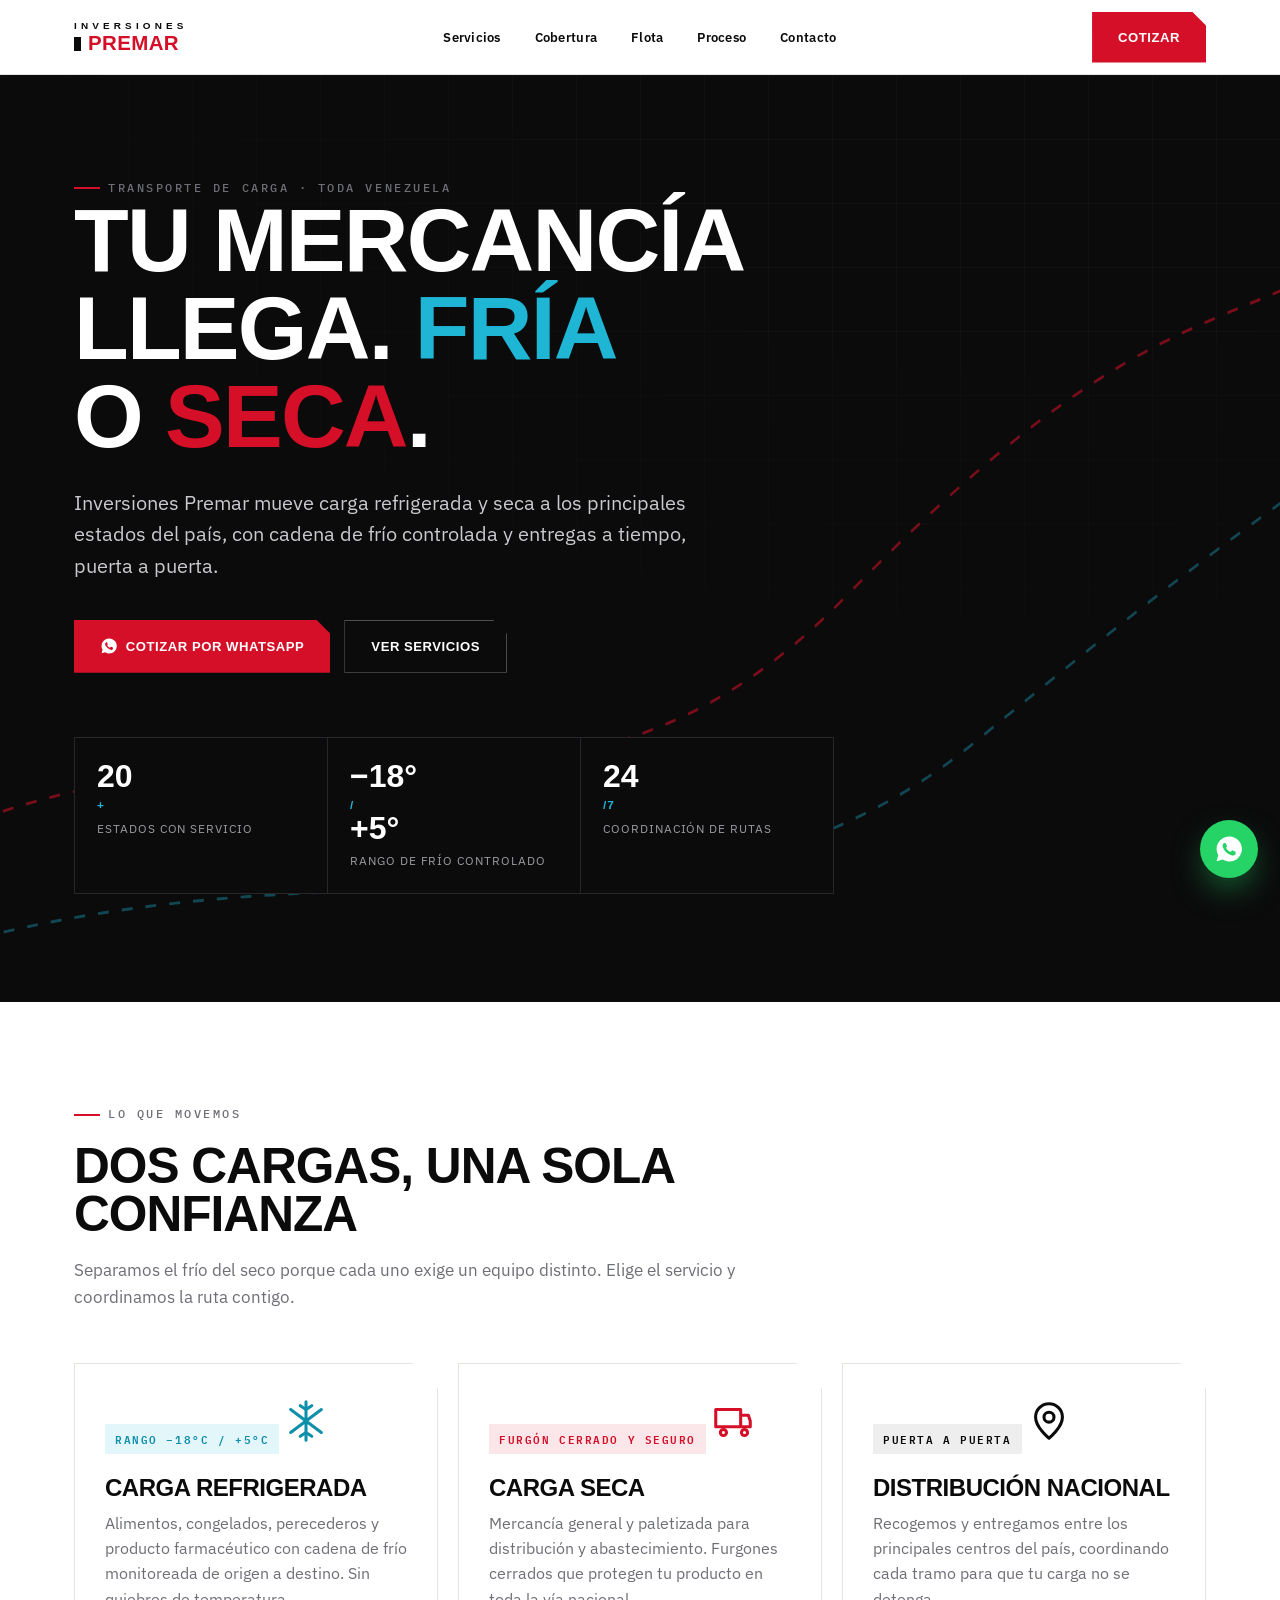
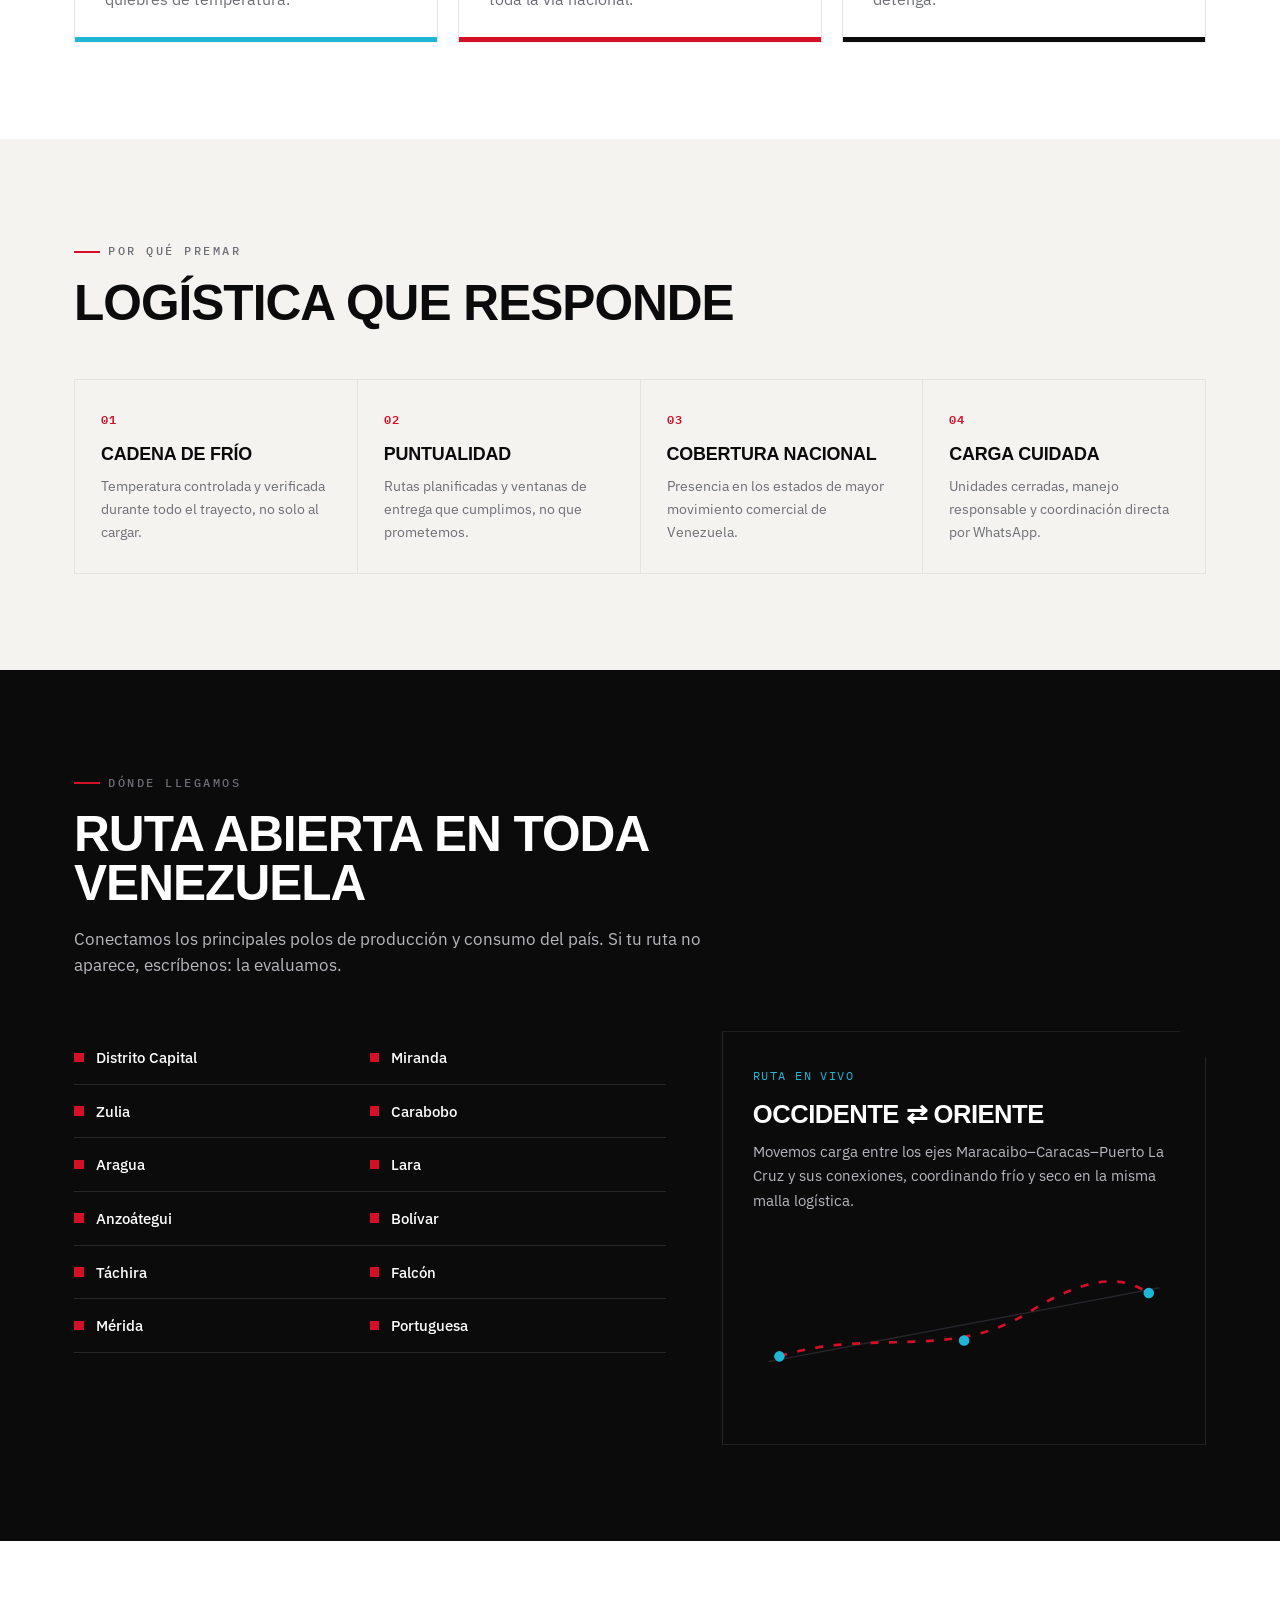
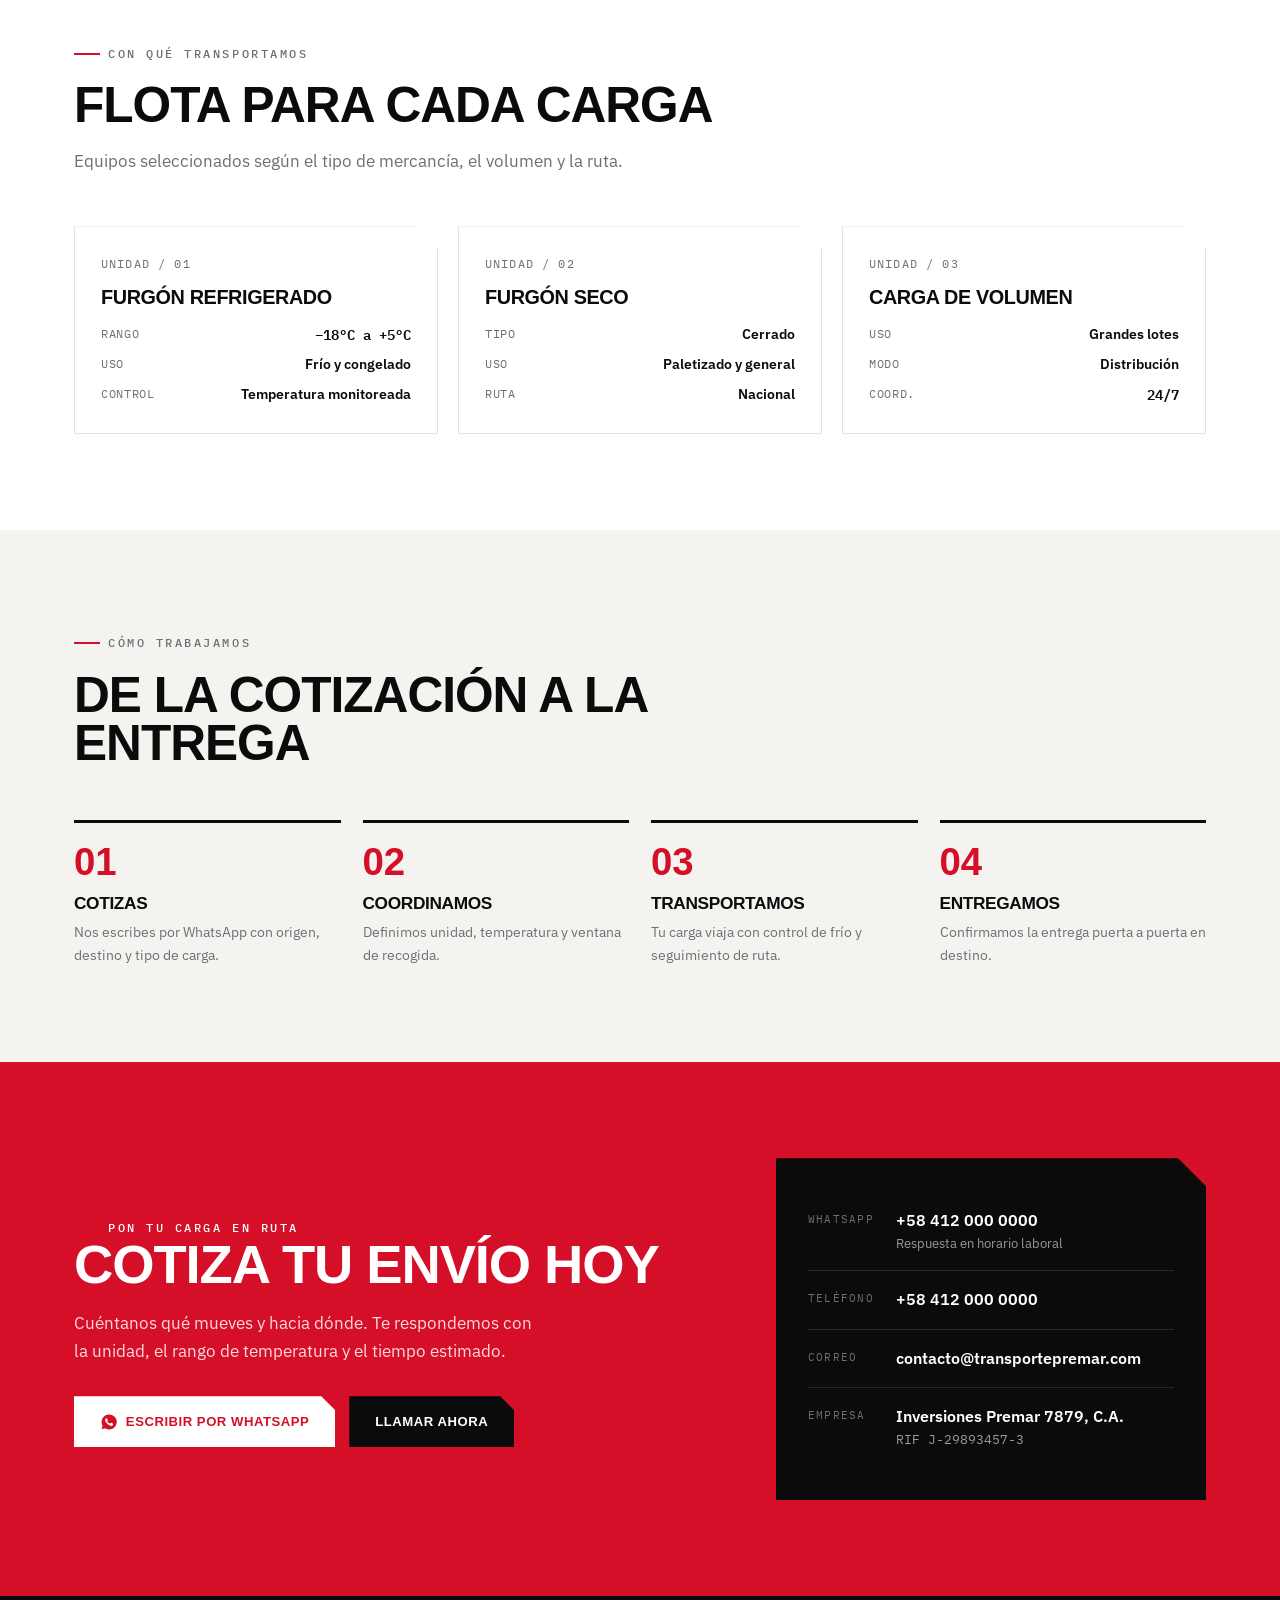
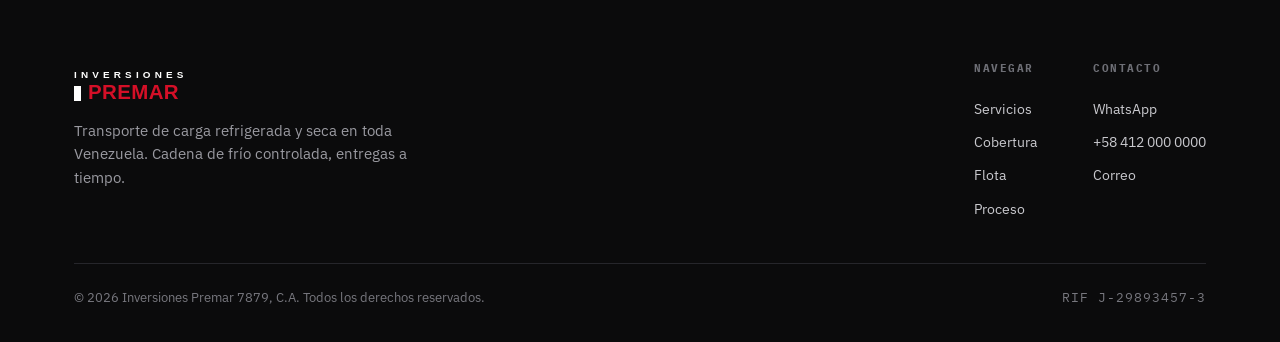
==== sites/transporte-premar/index.html @ 18c04179 "Add Transporte Premar landing page Single-file responsive landing for Inversiones Premar 7879, C.A. " ====
<!doctype html>
<html lang="es-VE">
<head>
<meta charset="utf-8" />
<meta name="viewport" content="width=device-width, initial-scale=1" />
<title>Transporte Premar · Carga refrigerada y seca en toda Venezuela</title>
<meta name="description" content="Inversiones Premar 7879, C.A. — transporte de carga refrigerada y seca a los principales estados de Venezuela. Cadena de frío controlada y entregas a tiempo." />
<link rel="preconnect" href="https://fonts.googleapis.com" />
<link rel="preconnect" href="https://fonts.gstatic.com" crossorigin />
<link href="https://fonts.googleapis.com/css2?family=Archivo+Expanded:wght@600;700;800;900&family=IBM+Plex+Mono:wght@400;500;600&family=IBM+Plex+Sans:wght@400;500;600;700&display=swap" rel="stylesheet" />
<style>
  :root{
    --ink:#0B0B0C;
    --ink-2:#141417;
    --paper:#FFFFFF;
    --bone:#F4F3F0;
    --red:#D40F27;
    --red-deep:#A80A1E;
    --cold:#1FB6D6;
    --cold-deep:#0E8FAB;
    --steel:#6E6F76;
    --line:#E4E3DE;
    --line-dark:#26262B;
    --notch:20px;
  }

  *{box-sizing:border-box;margin:0;padding:0}
  html{scroll-behavior:smooth}
  body{
    font-family:'IBM Plex Sans',system-ui,-apple-system,sans-serif;
    color:var(--ink);
    background:var(--paper);
    line-height:1.6;
    -webkit-font-smoothing:antialiased;
    overflow-x:hidden;
  }
  a{color:inherit;text-decoration:none}
  img{max-width:100%;display:block}
  h1,h2,h3{font-family:'Archivo Expanded','Archivo',sans-serif;line-height:0.98;letter-spacing:-0.02em}

  .wrap{width:100%;max-width:1180px;margin:0 auto;padding:0 24px}
  .mono{font-family:'IBM Plex Mono',monospace;font-variant-numeric:tabular-nums}

  /* ---------- signature: notch / chamfer ---------- */
  .notch-tr{clip-path:polygon(0 0, calc(100% - var(--notch)) 0, 100% var(--notch), 100% 100%, 0 100%)}
  .notch-bl{clip-path:polygon(0 0, 100% 0, 100% 100%, var(--notch) 100%, 0 calc(100% - var(--notch)))}
  .chip{display:inline-block;width:0.62em;height:0.62em;background:var(--red);flex:none}

  /* ---------- eyebrow ---------- */
  .eyebrow{
    font-family:'IBM Plex Mono',monospace;
    font-size:.72rem;letter-spacing:.22em;text-transform:uppercase;
    color:var(--steel);display:inline-flex;align-items:center;gap:.7em;font-weight:500;
  }
  .eyebrow::before{content:"";width:26px;height:2px;background:var(--red)}

  /* ---------- logo lockup ---------- */
  .logo{display:inline-flex;flex-direction:column;line-height:1;gap:2px}
  .logo .l1{font-family:'Archivo Expanded',sans-serif;font-weight:700;font-size:.62rem;letter-spacing:.42em;color:var(--ink)}
  .logo.on-dark .l1{color:#fff}
  .logo .l2{font-family:'Archivo Expanded',sans-serif;font-weight:900;font-size:1.28rem;letter-spacing:.02em;color:var(--red);display:inline-flex;align-items:center;gap:.34em}
  .logo .l2::before{content:"";width:.34em;height:.72em;background:var(--ink);transform:translateY(1px)}
  .logo.on-dark .l2::before{background:#fff}

  /* ---------- buttons ---------- */
  .btn{
    display:inline-flex;align-items:center;gap:.6em;
    font-family:'Archivo Expanded',sans-serif;font-weight:700;
    font-size:.82rem;letter-spacing:.04em;text-transform:uppercase;
    padding:15px 26px;cursor:pointer;border:0;
    transition:transform .18s ease, background .18s ease, color .18s ease;
    --notch:14px;
  }
  .btn svg{width:18px;height:18px}
  .btn-red{background:var(--red);color:#fff}
  .btn-red:hover{background:var(--red-deep);transform:translateY(-2px)}
  .btn-ghost{background:transparent;color:#fff;border:1.5px solid rgba(255,255,255,.28)}
  .btn-ghost:hover{border-color:#fff;transform:translateY(-2px)}
  .btn-dark{background:var(--ink);color:#fff}
  .btn-dark:hover{background:var(--ink-2);transform:translateY(-2px)}

  /* ---------- header ---------- */
  header{position:sticky;top:0;z-index:50;background:rgba(255,255,255,.86);backdrop-filter:blur(10px);border-bottom:1px solid var(--line)}
  .nav{display:flex;align-items:center;justify-content:space-between;height:74px}
  .nav-links{display:flex;align-items:center;gap:34px}
  .nav-links a{font-size:.82rem;font-weight:600;letter-spacing:.02em;color:var(--ink);position:relative}
  .nav-links a::after{content:"";position:absolute;left:0;bottom:-6px;width:0;height:2px;background:var(--red);transition:width .2s ease}
  .nav-links a:hover::after{width:100%}
  .nav-cta{display:flex;align-items:center;gap:16px}
  .menu-btn{display:none;background:none;border:0;cursor:pointer;flex-direction:column;gap:5px;padding:6px}
  .menu-btn span{width:24px;height:2px;background:var(--ink);display:block;transition:.2s}

  /* ---------- hero ---------- */
  .hero{position:relative;background:var(--ink);color:#fff;overflow:hidden}
  .hero-grid{
    position:absolute;inset:0;opacity:.5;
    background-image:linear-gradient(rgba(255,255,255,.045) 1px,transparent 1px),linear-gradient(90deg,rgba(255,255,255,.045) 1px,transparent 1px);
    background-size:64px 64px;mask-image:radial-gradient(120% 100% at 78% 0%,#000 30%,transparent 78%);
  }
  .route-svg{position:absolute;inset:0;width:100%;height:100%;pointer-events:none}
  .route-svg path{stroke-dasharray:10 12;animation:dash 3.2s linear infinite}
  @keyframes dash{to{stroke-dashoffset:-220}}
  .hero-inner{position:relative;max-width:1180px;margin:0 auto;padding:96px 24px 108px}
  .hero h1{font-size:clamp(2.6rem,7.2vw,5.6rem);font-weight:900;text-transform:uppercase}
  .hero h1 .hl{color:var(--red)}
  .hero h1 .cold{color:var(--cold)}
  .hero p.lead{margin-top:26px;font-size:clamp(1.02rem,1.6vw,1.24rem);color:#C9C9CE;max-width:620px}
  .hero-cta{margin-top:38px;display:flex;flex-wrap:wrap;gap:14px}
  .hero-stats{margin-top:64px;display:grid;grid-template-columns:repeat(3,minmax(0,1fr));gap:1px;background:var(--line-dark);border:1px solid var(--line-dark);max-width:760px}
  .stat{background:var(--ink);padding:22px 22px}
  .stat b{font-family:'Archivo Expanded',sans-serif;font-size:2rem;font-weight:900;display:block;line-height:1}
  .stat .u{color:var(--cold)}
  .stat span{font-size:.74rem;color:#9A9AA1;text-transform:uppercase;letter-spacing:.08em;margin-top:8px;display:block}

  /* ---------- section scaffolding ---------- */
  section{padding:96px 0}
  .sec-head{max-width:680px;margin-bottom:52px}
  .sec-head h2{font-size:clamp(2rem,4.2vw,3.1rem);font-weight:800;text-transform:uppercase;margin-top:18px}
  .sec-head p{margin-top:18px;color:var(--steel);font-size:1.05rem}

  /* ---------- services ---------- */
  .services{display:grid;grid-template-columns:repeat(3,1fr);gap:20px}
  .svc{background:var(--paper);border:1px solid var(--line);padding:34px 30px 30px;position:relative;transition:transform .2s ease,box-shadow .2s ease;--notch:26px}
  .svc:hover{transform:translateY(-4px);box-shadow:0 20px 50px -24px rgba(0,0,0,.32)}
  .svc .tag{font-family:'IBM Plex Mono',monospace;font-size:.7rem;letter-spacing:.14em;text-transform:uppercase;padding:6px 10px;display:inline-block;font-weight:600}
  .svc.cold .tag{background:rgba(31,182,214,.12);color:var(--cold-deep)}
  .svc.dry .tag{background:rgba(212,15,39,.1);color:var(--red)}
  .svc.gen .tag{background:#EEE;color:var(--ink)}
  .svc h3{font-size:1.5rem;font-weight:800;margin:22px 0 12px;text-transform:uppercase}
  .svc p{color:var(--steel);font-size:.98rem}
  .svc .bar{height:5px;margin-bottom:0;position:absolute;left:0;right:0;bottom:0}
  .svc.cold .bar{background:var(--cold)}
  .svc.dry .bar{background:var(--red)}
  .svc.gen .bar{background:var(--ink)}
  .svc .ico{width:46px;height:46px;stroke-width:1.6}
  .svc.cold .ico{color:var(--cold-deep)}
  .svc.dry .ico{color:var(--red)}
  .svc.gen .ico{color:var(--ink)}

  /* ---------- diferenciales ---------- */
  .diff-sec{background:var(--bone)}
  .diff{display:grid;grid-template-columns:repeat(4,1fr);gap:1px;background:var(--line);border:1px solid var(--line)}
  .diff .cell{background:var(--bone);padding:30px 26px}
  .diff .n{font-family:'IBM Plex Mono',monospace;color:var(--red);font-size:.78rem;font-weight:600;letter-spacing:.1em}
  .diff h3{font-size:1.12rem;font-weight:800;text-transform:uppercase;margin:16px 0 10px;letter-spacing:-0.01em}
  .diff p{font-size:.9rem;color:var(--steel)}

  /* ---------- cobertura ---------- */
  .cover{background:var(--ink);color:#fff}
  .cover .sec-head h2{color:#fff}
  .cover .sec-head p{color:#B7B7BD}
  .cover-grid{display:grid;grid-template-columns:1.1fr .9fr;gap:56px;align-items:start}
  .regions{display:grid;grid-template-columns:repeat(2,1fr);gap:0}
  .regions li{list-style:none;display:flex;align-items:center;gap:12px;padding:14px 0;border-bottom:1px solid var(--line-dark);font-size:.96rem;font-weight:500}
  .regions li .chip{--s:7px}
  .cover-note{border:1px solid var(--line-dark);padding:30px;--notch:26px}
  .cover-note .mono{color:var(--cold);font-size:.76rem;letter-spacing:.12em;text-transform:uppercase}
  .cover-note h3{font-size:1.6rem;font-weight:800;text-transform:uppercase;margin:14px 0 12px}
  .cover-note p{color:#B7B7BD;font-size:.96rem}
  .cover-map{margin-top:22px}
  .cover-map path,.cover-map line{stroke:var(--line-dark)}
  .cover-map .live{stroke:var(--red);stroke-dasharray:6 8;animation:dash 3s linear infinite}
  .cover-map circle{fill:var(--cold)}

  /* ---------- flota ---------- */
  .fleet{display:grid;grid-template-columns:repeat(3,1fr);gap:20px}
  .unit{border:1px solid var(--line);padding:28px 26px;--notch:22px}
  .unit .idx{font-family:'IBM Plex Mono',monospace;font-size:.72rem;color:var(--steel);letter-spacing:.1em}
  .unit h3{font-size:1.24rem;font-weight:800;text-transform:uppercase;margin:14px 0 16px}
  .unit dl{display:grid;grid-template-columns:auto 1fr;gap:8px 16px;font-size:.86rem}
  .unit dt{color:var(--steel);font-family:'IBM Plex Mono',monospace;font-size:.72rem;letter-spacing:.06em;text-transform:uppercase;align-self:center}
  .unit dd{font-weight:600;text-align:right}

  /* ---------- proceso ---------- */
  .proc-sec{background:var(--bone)}
  .proc{display:grid;grid-template-columns:repeat(4,1fr);gap:22px;counter-reset:step}
  .step{position:relative;padding-top:20px;border-top:3px solid var(--ink)}
  .step .num{font-family:'Archivo Expanded',sans-serif;font-weight:900;font-size:2.4rem;line-height:1;color:var(--red)}
  .step h3{font-size:1.08rem;font-weight:800;text-transform:uppercase;margin:14px 0 8px}
  .step p{font-size:.9rem;color:var(--steel)}

  /* ---------- contacto ---------- */
  .contact{background:var(--red);color:#fff;position:relative;overflow:hidden}
  .contact .wrap{position:relative}
  .contact-grid{display:grid;grid-template-columns:1.2fr .8fr;gap:56px;align-items:center}
  .contact h2{font-size:clamp(2.1rem,4.6vw,3.4rem);font-weight:900;text-transform:uppercase;color:#fff}
  .contact p{margin-top:18px;color:#FFD9DE;font-size:1.08rem;max-width:460px}
  .contact-cta{margin-top:32px;display:flex;flex-wrap:wrap;gap:14px}
  .btn-white{background:#fff;color:var(--red)}
  .btn-white:hover{background:#FFE8EB;transform:translateY(-2px)}
  .contact-card{background:var(--ink);padding:34px 32px;--notch:28px}
  .contact-card .row{display:flex;gap:14px;padding:16px 0;border-bottom:1px solid var(--line-dark);align-items:flex-start}
  .contact-card .row:last-child{border-bottom:0}
  .contact-card .k{font-family:'IBM Plex Mono',monospace;font-size:.68rem;letter-spacing:.12em;text-transform:uppercase;color:var(--steel);width:74px;flex:none;padding-top:3px}
  .contact-card .v{font-weight:600;font-size:1rem}
  .contact-card .v small{display:block;color:#9A9AA1;font-weight:400;font-size:.8rem}

  /* ---------- footer ---------- */
  footer{background:var(--ink);color:#fff;padding:64px 0 34px}
  .foot-top{display:flex;justify-content:space-between;gap:40px;flex-wrap:wrap;padding-bottom:38px;border-bottom:1px solid var(--line-dark)}
  .foot-top p{color:#9A9AA1;max-width:340px;margin-top:16px;font-size:.92rem}
  .foot-nav{display:flex;gap:56px;flex-wrap:wrap}
  .foot-nav h4{font-family:'IBM Plex Mono',monospace;font-size:.7rem;letter-spacing:.14em;text-transform:uppercase;color:var(--steel);margin-bottom:14px}
  .foot-nav a{display:block;color:#C9C9CE;font-size:.9rem;padding:5px 0}
  .foot-nav a:hover{color:#fff}
  .foot-bottom{display:flex;justify-content:space-between;gap:16px;flex-wrap:wrap;padding-top:24px;color:#77777E;font-size:.8rem}
  .foot-bottom .mono{letter-spacing:.08em}

  /* ---------- reveal ---------- */
  .reveal{opacity:0;transform:translateY(22px);transition:opacity .6s ease,transform .6s ease}
  .reveal.in{opacity:1;transform:none}

  /* ---------- floating whatsapp ---------- */
  .fab{position:fixed;right:22px;bottom:22px;z-index:60;width:58px;height:58px;border-radius:50%;background:#25D366;display:flex;align-items:center;justify-content:center;box-shadow:0 14px 34px -8px rgba(37,211,102,.6);transition:transform .2s ease}
  .fab:hover{transform:scale(1.08)}
  .fab svg{width:30px;height:30px;fill:#fff}

  /* ---------- responsive ---------- */
  @media(max-width:960px){
    .services,.diff,.fleet,.proc,.regions{grid-template-columns:repeat(2,1fr)}
    .cover-grid,.contact-grid{grid-template-columns:1fr}
    .hero-stats{max-width:none}
  }
  @media(max-width:640px){
    .nav-links{display:none}
    .menu-btn{display:flex}
    .nav-links.open{display:flex;position:absolute;top:74px;left:0;right:0;flex-direction:column;background:#fff;border-bottom:1px solid var(--line);padding:20px 24px;gap:18px}
    .nav-cta .btn{display:none}
    .services,.diff,.fleet,.proc{grid-template-columns:1fr}
    .hero-stats{grid-template-columns:1fr}
    section{padding:66px 0}
    .hero-inner{padding:70px 24px 78px}
  }
  @media(prefers-reduced-motion:reduce){
    *{animation:none!important;scroll-behavior:auto!important}
    .reveal{opacity:1;transform:none;transition:none}
  }
  :focus-visible{outline:3px solid var(--cold);outline-offset:2px}
</style>
</head>
<body>

<!-- ===================== HEADER ===================== -->
<header>
  <div class="wrap nav">
    <a href="#top" class="logo" aria-label="Inversiones Premar 7879 C.A.">
      <span class="l1">INVERSIONES</span>
      <span class="l2">PREMAR</span>
    </a>
    <nav class="nav-links" id="navLinks">
      <a href="#servicios">Servicios</a>
      <a href="#cobertura">Cobertura</a>
      <a href="#flota">Flota</a>
      <a href="#proceso">Proceso</a>
      <a href="#contacto">Contacto</a>
    </nav>
    <div class="nav-cta">
      <a href="https://wa.me/584120000000?text=Hola%20Transporte%20Premar%2C%20quiero%20una%20cotizaci%C3%B3n" class="btn btn-red notch-tr" target="_blank" rel="noopener">Cotizar</a>
      <button class="menu-btn" id="menuBtn" aria-label="Abrir menú" aria-expanded="false"><span></span><span></span><span></span></button>
    </div>
  </div>
</header>

<main id="top">
<!-- ===================== HERO ===================== -->
<section class="hero" style="padding:0">
  <div class="hero-grid" aria-hidden="true"></div>
  <svg class="route-svg" viewBox="0 0 1180 640" preserveAspectRatio="none" aria-hidden="true">
    <path d="M-40 520 C 300 420, 520 560, 780 360 S 1120 180, 1260 120" fill="none" stroke="rgba(212,15,39,.55)" stroke-width="2"/>
    <path d="M-40 600 C 360 520, 640 620, 900 460 S 1180 300, 1260 250" fill="none" stroke="rgba(31,182,214,.35)" stroke-width="2"/>
  </svg>
  <div class="wrap hero-inner">
    <span class="eyebrow">Transporte de carga · Toda Venezuela</span>
    <h1>Tu mercancía<br>llega. <span class="cold">Fría</span><br>o <span class="hl">seca</span>.</h1>
    <p class="lead">Inversiones Premar mueve carga refrigerada y seca a los principales estados del país, con cadena de frío controlada y entregas a tiempo, puerta a puerta.</p>
    <div class="hero-cta">
      <a href="https://wa.me/584120000000?text=Hola%20Transporte%20Premar%2C%20quiero%20una%20cotizaci%C3%B3n" class="btn btn-red notch-tr" target="_blank" rel="noopener">
        <svg viewBox="0 0 24 24" fill="currentColor" aria-hidden="true"><path d="M12 2a10 10 0 0 0-8.6 15l-1.3 4.7 4.8-1.3A10 10 0 1 0 12 2Zm5.3 14c-.2.6-1.2 1.2-1.7 1.2-.4 0-1 .1-3.2-.9-2.7-1.2-4.4-4-4.5-4.2-.1-.2-1-1.4-1-2.6s.6-1.8.9-2.1c.2-.2.5-.3.6-.3h.5c.2 0 .4 0 .6.5l.8 2c.1.2.1.3 0 .5l-.4.6c-.2.2-.3.3-.1.6.2.3.8 1.3 1.7 2 1.2.9 1.7.9 2 .8.2-.1.6-.7.8-.9.2-.3.4-.2.6-.1l1.9.9c.2.1.4.2.5.3.1.3.1.7-.1 1.2Z"/></svg>
        Cotizar por WhatsApp
      </a>
      <a href="#servicios" class="btn btn-ghost notch-tr">Ver servicios</a>
    </div>
    <div class="hero-stats">
      <div class="stat"><b>20<span class="u">+</span></b><span>Estados con servicio</span></div>
      <div class="stat"><b class="mono">−18°<span class="u">/</span>+5°</b><span>Rango de frío controlado</span></div>
      <div class="stat"><b>24<span class="u">/7</span></b><span>Coordinación de rutas</span></div>
    </div>
  </div>
</section>

<!-- ===================== SERVICIOS ===================== -->
<section id="servicios">
  <div class="wrap">
    <div class="sec-head reveal">
      <span class="eyebrow">Lo que movemos</span>
      <h2>Dos cargas, una sola confianza</h2>
      <p>Separamos el frío del seco porque cada uno exige un equipo distinto. Elige el servicio y coordinamos la ruta contigo.</p>
    </div>
    <div class="services">
      <article class="svc cold notch-tr reveal">
        <span class="tag mono">Rango −18°C / +5°C</span>
        <svg class="ico" viewBox="0 0 24 24" fill="none" stroke="currentColor" aria-hidden="true"><path d="M12 2v20M4 6l16 12M20 6 4 18" stroke-linecap="round"/><path d="m9 4 3 2 3-2M9 20l3-2 3 2" stroke-linecap="round" stroke-linejoin="round"/></svg>
        <h3>Carga refrigerada</h3>
        <p>Alimentos, congelados, perecederos y producto farmacéutico con cadena de frío monitoreada de origen a destino. Sin quiebres de temperatura.</p>
        <div class="bar"></div>
      </article>
      <article class="svc dry notch-tr reveal">
        <span class="tag mono">Furgón cerrado y seguro</span>
        <svg class="ico" viewBox="0 0 24 24" fill="none" stroke="currentColor" aria-hidden="true"><path d="M3 6h13v9H3zM16 9h4l1 3v3h-5" stroke-linejoin="round"/><circle cx="7" cy="18" r="1.6"/><circle cx="18" cy="18" r="1.6"/></svg>
        <h3>Carga seca</h3>
        <p>Mercancía general y paletizada para distribución y abastecimiento. Furgones cerrados que protegen tu producto en toda la vía nacional.</p>
        <div class="bar"></div>
      </article>
      <article class="svc gen notch-tr reveal">
        <span class="tag mono">Puerta a puerta</span>
        <svg class="ico" viewBox="0 0 24 24" fill="none" stroke="currentColor" aria-hidden="true"><path d="M12 21s7-5.7 7-11a7 7 0 1 0-14 0c0 5.3 7 11 7 11Z" stroke-linejoin="round"/><circle cx="12" cy="10" r="2.6"/></svg>
        <h3>Distribución nacional</h3>
        <p>Recogemos y entregamos entre los principales centros del país, coordinando cada tramo para que tu carga no se detenga.</p>
        <div class="bar"></div>
      </article>
    </div>
  </div>
</section>

<!-- ===================== DIFERENCIALES ===================== -->
<section class="diff-sec">
  <div class="wrap">
    <div class="sec-head reveal">
      <span class="eyebrow">Por qué Premar</span>
      <h2>Logística que responde</h2>
    </div>
    <div class="diff reveal">
      <div class="cell"><div class="n">01</div><h3>Cadena de frío</h3><p>Temperatura controlada y verificada durante todo el trayecto, no solo al cargar.</p></div>
      <div class="cell"><div class="n">02</div><h3>Puntualidad</h3><p>Rutas planificadas y ventanas de entrega que cumplimos, no que prometemos.</p></div>
      <div class="cell"><div class="n">03</div><h3>Cobertura nacional</h3><p>Presencia en los estados de mayor movimiento comercial de Venezuela.</p></div>
      <div class="cell"><div class="n">04</div><h3>Carga cuidada</h3><p>Unidades cerradas, manejo responsable y coordinación directa por WhatsApp.</p></div>
    </div>
  </div>
</section>

<!-- ===================== COBERTURA ===================== -->
<section id="cobertura" class="cover">
  <div class="wrap">
    <div class="sec-head reveal">
      <span class="eyebrow">Dónde llegamos</span>
      <h2>Ruta abierta en toda Venezuela</h2>
      <p>Conectamos los principales polos de producción y consumo del país. Si tu ruta no aparece, escríbenos: la evaluamos.</p>
    </div>
    <div class="cover-grid">
      <ul class="regions reveal">
        <li><span class="chip"></span> Distrito Capital</li>
        <li><span class="chip"></span> Miranda</li>
        <li><span class="chip"></span> Zulia</li>
        <li><span class="chip"></span> Carabobo</li>
        <li><span class="chip"></span> Aragua</li>
        <li><span class="chip"></span> Lara</li>
        <li><span class="chip"></span> Anzoátegui</li>
        <li><span class="chip"></span> Bolívar</li>
        <li><span class="chip"></span> Táchira</li>
        <li><span class="chip"></span> Falcón</li>
        <li><span class="chip"></span> Mérida</li>
        <li><span class="chip"></span> Portuguesa</li>
      </ul>
      <div class="cover-note notch-tr reveal">
        <span class="mono">Ruta en vivo</span>
        <h3>Occidente ⇄ Oriente</h3>
        <p>Movemos carga entre los ejes Maracaibo–Caracas–Puerto La Cruz y sus conexiones, coordinando frío y seco en la misma malla logística.</p>
        <svg class="cover-map" viewBox="0 0 320 130" fill="none" aria-hidden="true">
          <line x1="12" y1="96" x2="308" y2="40"/>
          <path class="live" d="M20 92 C 90 70, 150 96, 210 58 S 292 40, 300 44" stroke-width="2"/>
          <circle cx="20" cy="92" r="4"/><circle cx="160" cy="80" r="4"/><circle cx="300" cy="44" r="4"/>
        </svg>
      </div>
    </div>
  </div>
</section>

<!-- ===================== FLOTA ===================== -->
<section id="flota">
  <div class="wrap">
    <div class="sec-head reveal">
      <span class="eyebrow">Con qué transportamos</span>
      <h2>Flota para cada carga</h2>
      <p>Equipos seleccionados según el tipo de mercancía, el volumen y la ruta.</p>
    </div>
    <div class="fleet">
      <article class="unit notch-tr reveal">
        <div class="idx mono">UNIDAD / 01</div>
        <h3>Furgón refrigerado</h3>
        <dl>
          <dt>Rango</dt><dd class="mono">−18°C a +5°C</dd>
          <dt>Uso</dt><dd>Frío y congelado</dd>
          <dt>Control</dt><dd>Temperatura monitoreada</dd>
        </dl>
      </article>
      <article class="unit notch-tr reveal">
        <div class="idx mono">UNIDAD / 02</div>
        <h3>Furgón seco</h3>
        <dl>
          <dt>Tipo</dt><dd>Cerrado</dd>
          <dt>Uso</dt><dd>Paletizado y general</dd>
          <dt>Ruta</dt><dd>Nacional</dd>
        </dl>
      </article>
      <article class="unit notch-tr reveal">
        <div class="idx mono">UNIDAD / 03</div>
        <h3>Carga de volumen</h3>
        <dl>
          <dt>Uso</dt><dd>Grandes lotes</dd>
          <dt>Modo</dt><dd>Distribución</dd>
          <dt>Coord.</dt><dd class="mono">24/7</dd>
        </dl>
      </article>
    </div>
  </div>
</section>

<!-- ===================== PROCESO ===================== -->
<section id="proceso" class="proc-sec">
  <div class="wrap">
    <div class="sec-head reveal">
      <span class="eyebrow">Cómo trabajamos</span>
      <h2>De la cotización a la entrega</h2>
    </div>
    <div class="proc">
      <div class="step reveal"><div class="num">01</div><h3>Cotizas</h3><p>Nos escribes por WhatsApp con origen, destino y tipo de carga.</p></div>
      <div class="step reveal"><div class="num">02</div><h3>Coordinamos</h3><p>Definimos unidad, temperatura y ventana de recogida.</p></div>
      <div class="step reveal"><div class="num">03</div><h3>Transportamos</h3><p>Tu carga viaja con control de frío y seguimiento de ruta.</p></div>
      <div class="step reveal"><div class="num">04</div><h3>Entregamos</h3><p>Confirmamos la entrega puerta a puerta en destino.</p></div>
    </div>
  </div>
</section>

<!-- ===================== CONTACTO ===================== -->
<section id="contacto" class="contact">
  <div class="wrap">
    <div class="contact-grid">
      <div class="reveal">
        <span class="eyebrow" style="color:#fff">Pon tu carga en ruta</span>
        <h2>Cotiza tu envío hoy</h2>
        <p>Cuéntanos qué mueves y hacia dónde. Te respondemos con la unidad, el rango de temperatura y el tiempo estimado.</p>
        <div class="contact-cta">
          <a href="https://wa.me/584120000000?text=Hola%20Transporte%20Premar%2C%20quiero%20una%20cotizaci%C3%B3n" class="btn btn-white notch-tr" target="_blank" rel="noopener">
            <svg viewBox="0 0 24 24" fill="currentColor" aria-hidden="true"><path d="M12 2a10 10 0 0 0-8.6 15l-1.3 4.7 4.8-1.3A10 10 0 1 0 12 2Zm5.3 14c-.2.6-1.2 1.2-1.7 1.2-.4 0-1 .1-3.2-.9-2.7-1.2-4.4-4-4.5-4.2-.1-.2-1-1.4-1-2.6s.6-1.8.9-2.1c.2-.2.5-.3.6-.3h.5c.2 0 .4 0 .6.5l.8 2c.1.2.1.3 0 .5l-.4.6c-.2.2-.3.3-.1.6.2.3.8 1.3 1.7 2 1.2.9 1.7.9 2 .8.2-.1.6-.7.8-.9.2-.3.4-.2.6-.1l1.9.9c.2.1.4.2.5.3.1.3.1.7-.1 1.2Z"/></svg>
            Escribir por WhatsApp
          </a>
          <a href="tel:+584120000000" class="btn btn-dark notch-tr">Llamar ahora</a>
        </div>
      </div>
      <div class="contact-card notch-tr reveal">
        <div class="row"><div class="k">WhatsApp</div><div class="v">+58 412 000 0000 <small>Respuesta en horario laboral</small></div></div>
        <div class="row"><div class="k">Teléfono</div><div class="v">+58 412 000 0000</div></div>
        <div class="row"><div class="k">Correo</div><div class="v">contacto@transportepremar.com</div></div>
        <div class="row"><div class="k">Empresa</div><div class="v">Inversiones Premar 7879, C.A. <small class="mono">RIF J-29893457-3</small></div></div>
      </div>
    </div>
  </div>
</section>
</main>

<!-- ===================== FOOTER ===================== -->
<footer>
  <div class="wrap">
    <div class="foot-top">
      <div>
        <a href="#top" class="logo on-dark" aria-label="Inversiones Premar 7879 C.A.">
          <span class="l1">INVERSIONES</span>
          <span class="l2">PREMAR</span>
        </a>
        <p>Transporte de carga refrigerada y seca en toda Venezuela. Cadena de frío controlada, entregas a tiempo.</p>
      </div>
      <div class="foot-nav">
        <div>
          <h4>Navegar</h4>
          <a href="#servicios">Servicios</a>
          <a href="#cobertura">Cobertura</a>
          <a href="#flota">Flota</a>
          <a href="#proceso">Proceso</a>
        </div>
        <div>
          <h4>Contacto</h4>
          <a href="https://wa.me/584120000000" target="_blank" rel="noopener">WhatsApp</a>
          <a href="tel:+584120000000">+58 412 000 0000</a>
          <a href="mailto:contacto@transportepremar.com">Correo</a>
        </div>
      </div>
    </div>
    <div class="foot-bottom">
      <span>© <span id="year">2026</span> Inversiones Premar 7879, C.A. Todos los derechos reservados.</span>
      <span class="mono">RIF J-29893457-3</span>
    </div>
  </div>
</footer>

<a class="fab" href="https://wa.me/584120000000?text=Hola%20Transporte%20Premar%2C%20quiero%20una%20cotizaci%C3%B3n" target="_blank" rel="noopener" aria-label="Escribir por WhatsApp">
  <svg viewBox="0 0 24 24" aria-hidden="true"><path d="M12 2a10 10 0 0 0-8.6 15l-1.3 4.7 4.8-1.3A10 10 0 1 0 12 2Zm5.3 14c-.2.6-1.2 1.2-1.7 1.2-.4 0-1 .1-3.2-.9-2.7-1.2-4.4-4-4.5-4.2-.1-.2-1-1.4-1-2.6s.6-1.8.9-2.1c.2-.2.5-.3.6-.3h.5c.2 0 .4 0 .6.5l.8 2c.1.2.1.3 0 .5l-.4.6c-.2.2-.3.3-.1.6.2.3.8 1.3 1.7 2 1.2.9 1.7.9 2 .8.2-.1.6-.7.8-.9.2-.3.4-.2.6-.1l1.9.9c.2.1.4.2.5.3.1.3.1.7-.1 1.2Z"/></svg>
</a>

<script>
  // year
  document.getElementById('year').textContent = new Date().getFullYear();

  // mobile menu
  var menuBtn = document.getElementById('menuBtn');
  var navLinks = document.getElementById('navLinks');
  menuBtn.addEventListener('click', function(){
    var open = navLinks.classList.toggle('open');
    menuBtn.setAttribute('aria-expanded', open);
  });
  navLinks.addEventListener('click', function(e){
    if(e.target.tagName === 'A'){ navLinks.classList.remove('open'); menuBtn.setAttribute('aria-expanded', false); }
  });

  // scroll reveal
  var io = new IntersectionObserver(function(entries){
    entries.forEach(function(en){ if(en.isIntersecting){ en.target.classList.add('in'); io.unobserve(en.target); } });
  }, {threshold:.14});
  document.querySelectorAll('.reveal').forEach(function(el){ io.observe(el); });
</script>
</body>
</html>
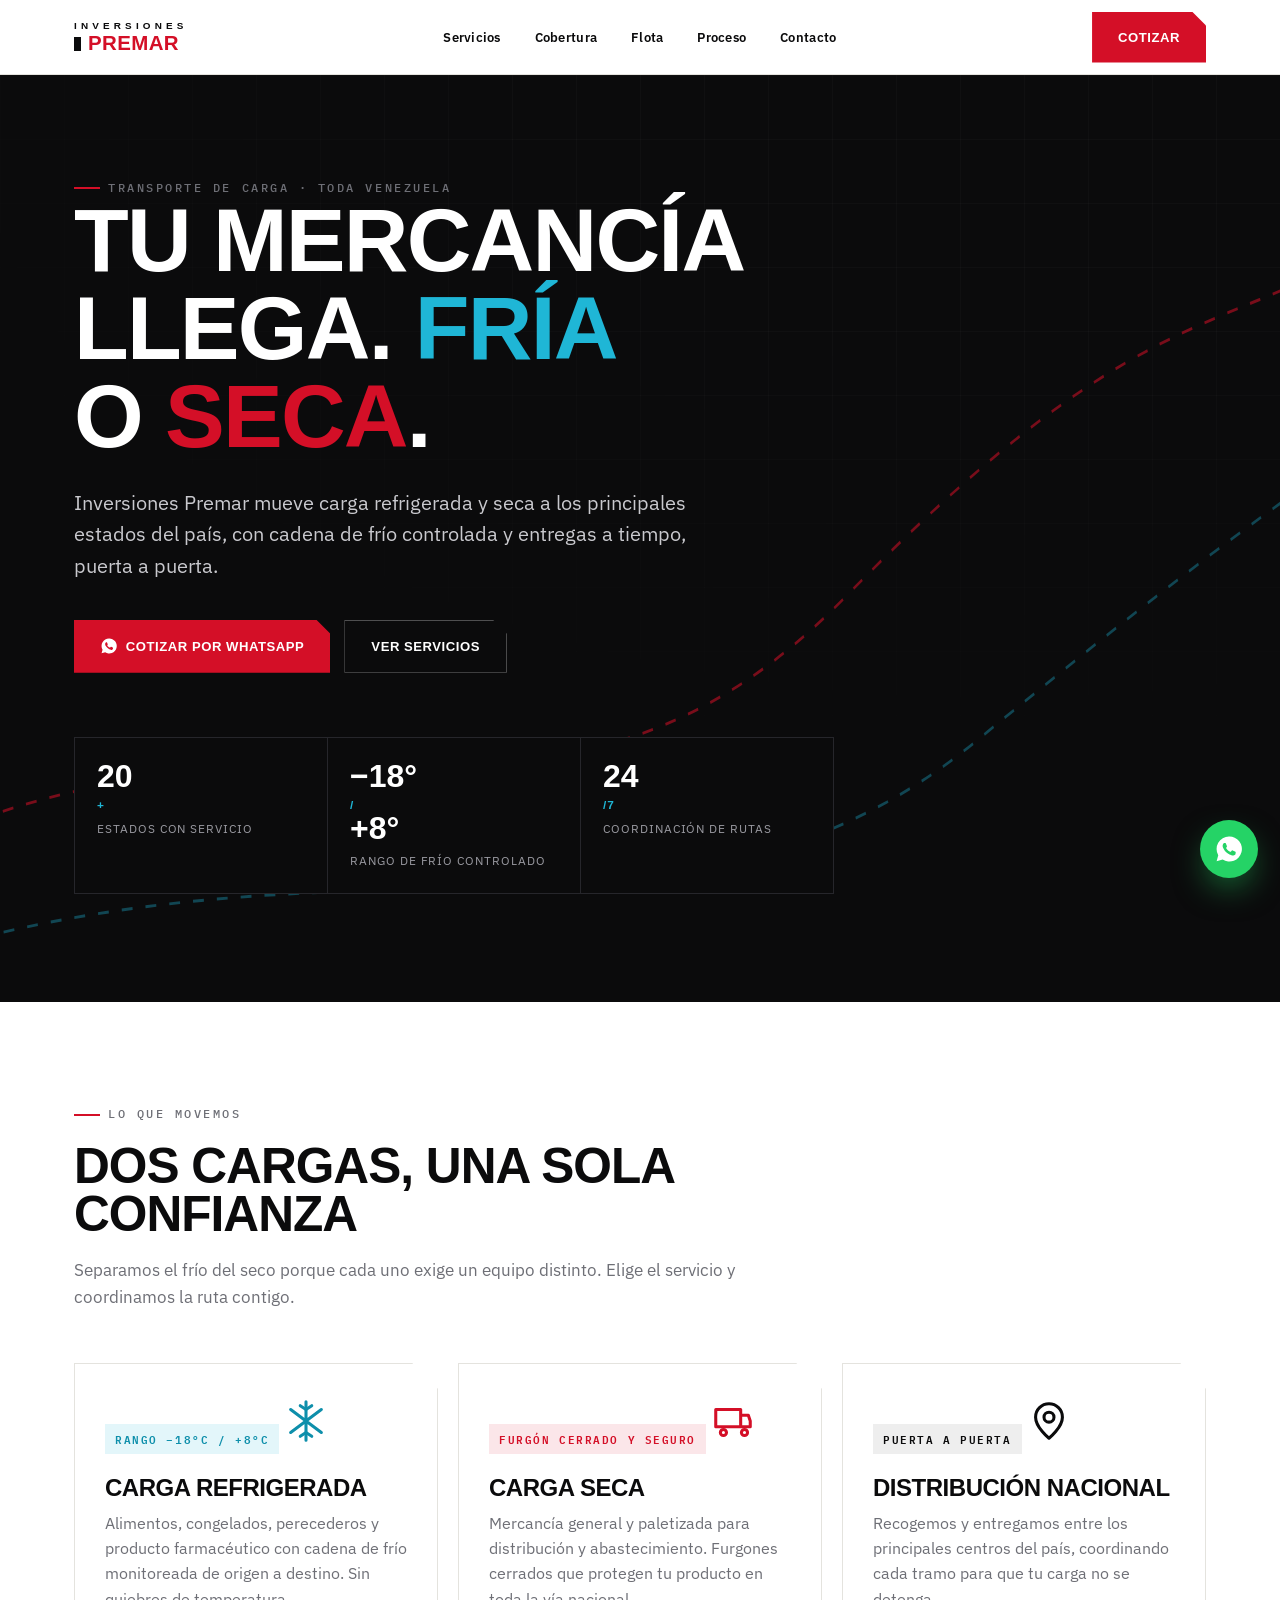
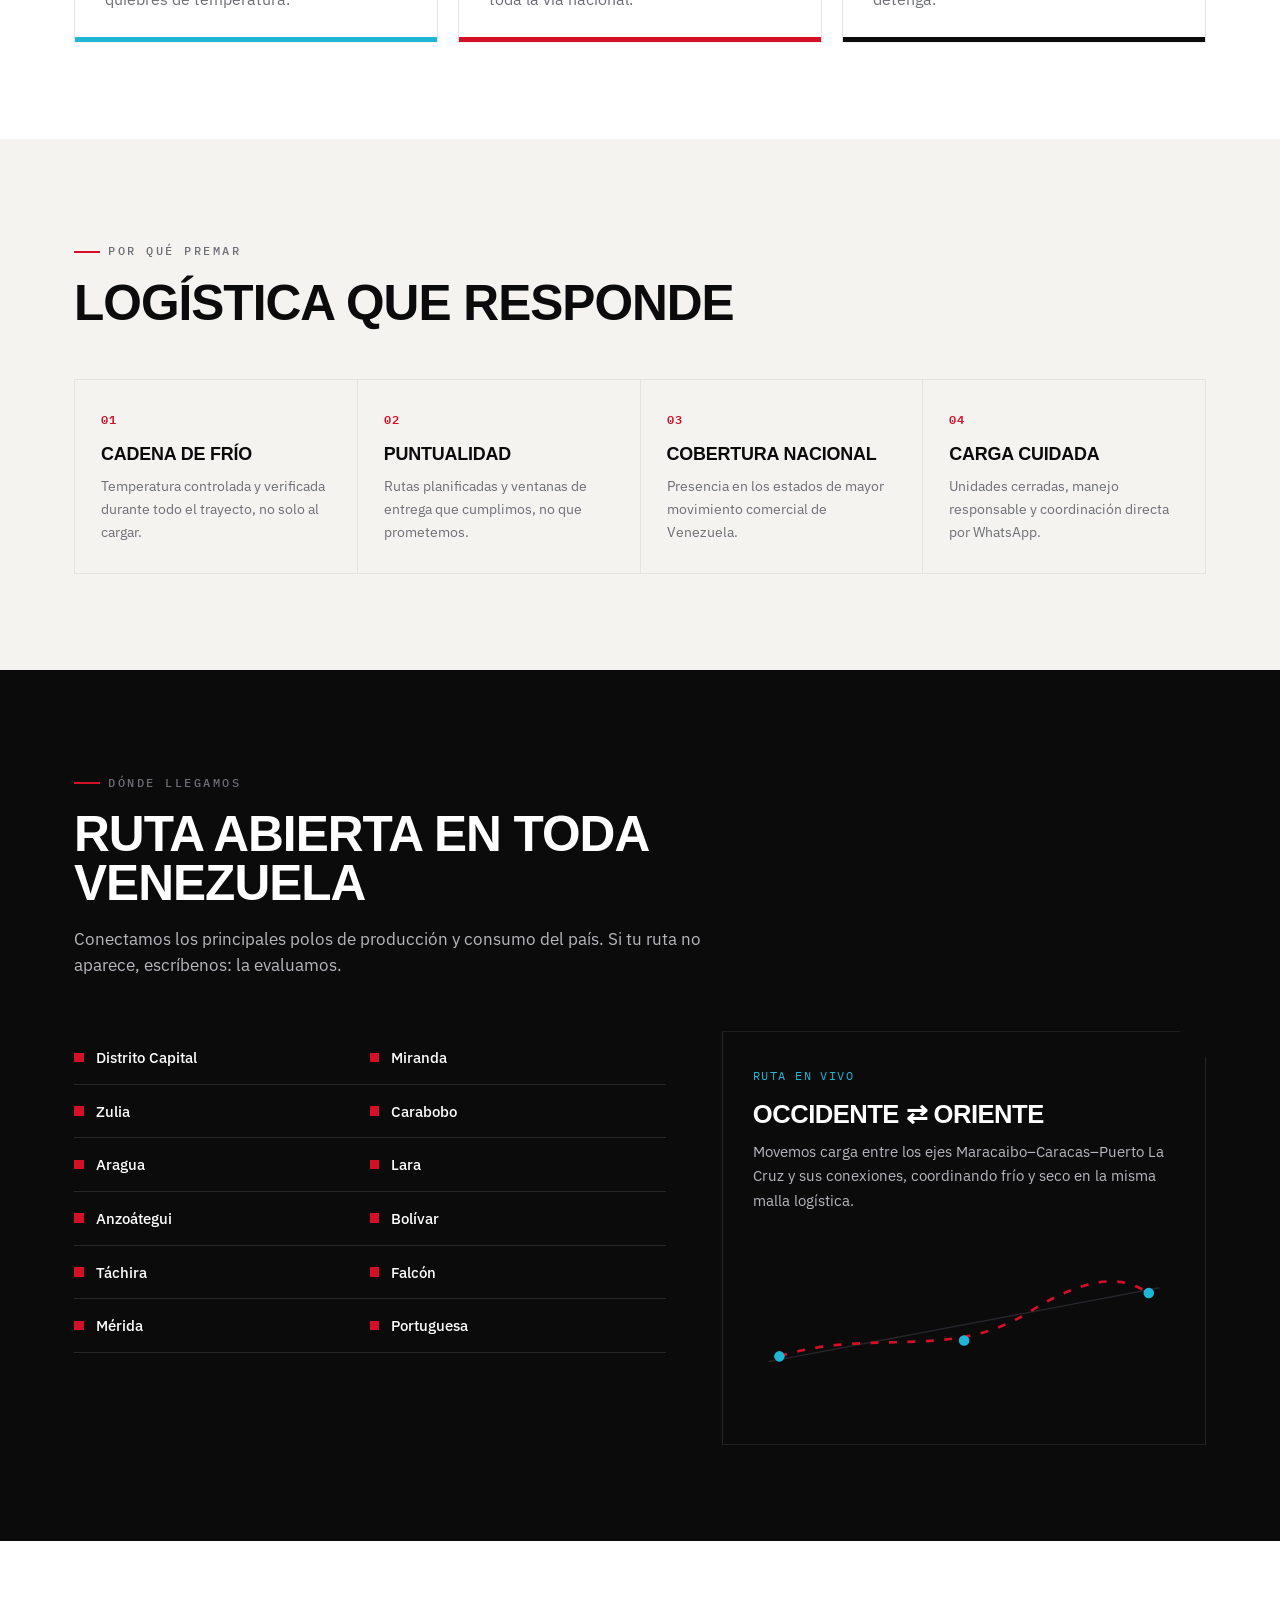
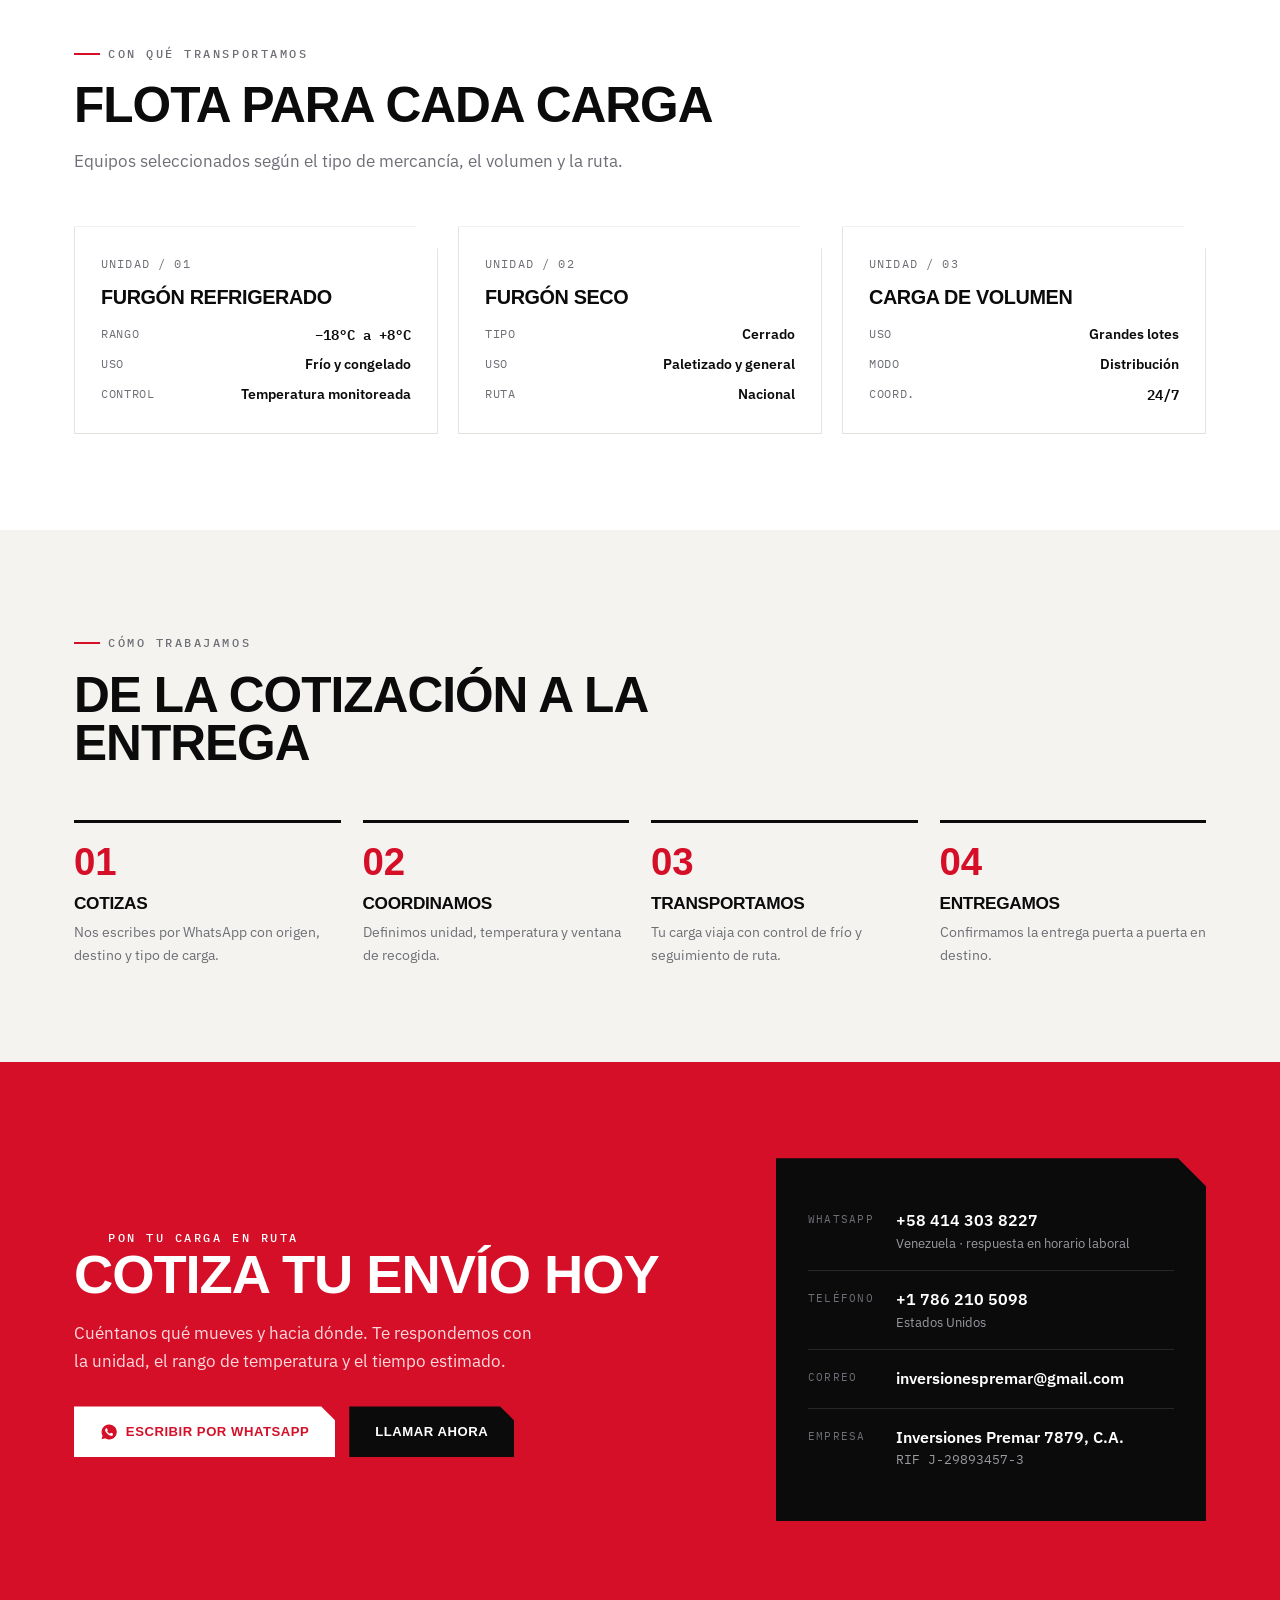
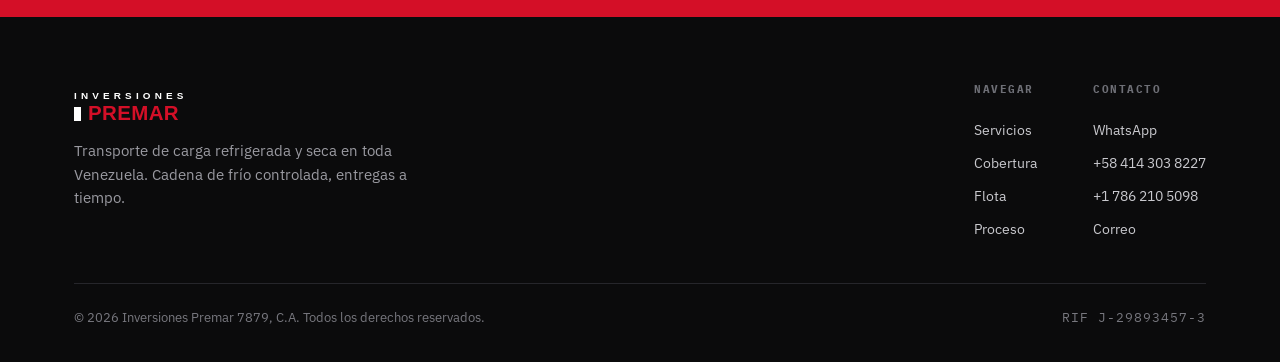
==== commit a1bca6e4: "Update Premar contact data and cold-chain range - Real WhatsApp (+58 414 303 8227) and US phone (+1 " ====
--- a/sites/transporte-premar/index.html
+++ b/sites/transporte-premar/index.html
@@ -255,7 +255,7 @@
       <a href="#contacto">Contacto</a>
     </nav>
     <div class="nav-cta">
-      <a href="https://wa.me/584120000000?text=Hola%20Transporte%20Premar%2C%20quiero%20una%20cotizaci%C3%B3n" class="btn btn-red notch-tr" target="_blank" rel="noopener">Cotizar</a>
+      <a href="https://wa.me/584143038227?text=Hola%20Transporte%20Premar%2C%20quiero%20una%20cotizaci%C3%B3n" class="btn btn-red notch-tr" target="_blank" rel="noopener">Cotizar</a>
       <button class="menu-btn" id="menuBtn" aria-label="Abrir menú" aria-expanded="false"><span></span><span></span><span></span></button>
     </div>
   </div>
@@ -274,7 +274,7 @@
     <h1>Tu mercancía<br>llega. <span class="cold">Fría</span><br>o <span class="hl">seca</span>.</h1>
     <p class="lead">Inversiones Premar mueve carga refrigerada y seca a los principales estados del país, con cadena de frío controlada y entregas a tiempo, puerta a puerta.</p>
     <div class="hero-cta">
-      <a href="https://wa.me/584120000000?text=Hola%20Transporte%20Premar%2C%20quiero%20una%20cotizaci%C3%B3n" class="btn btn-red notch-tr" target="_blank" rel="noopener">
+      <a href="https://wa.me/584143038227?text=Hola%20Transporte%20Premar%2C%20quiero%20una%20cotizaci%C3%B3n" class="btn btn-red notch-tr" target="_blank" rel="noopener">
         <svg viewBox="0 0 24 24" fill="currentColor" aria-hidden="true"><path d="M12 2a10 10 0 0 0-8.6 15l-1.3 4.7 4.8-1.3A10 10 0 1 0 12 2Zm5.3 14c-.2.6-1.2 1.2-1.7 1.2-.4 0-1 .1-3.2-.9-2.7-1.2-4.4-4-4.5-4.2-.1-.2-1-1.4-1-2.6s.6-1.8.9-2.1c.2-.2.5-.3.6-.3h.5c.2 0 .4 0 .6.5l.8 2c.1.2.1.3 0 .5l-.4.6c-.2.2-.3.3-.1.6.2.3.8 1.3 1.7 2 1.2.9 1.7.9 2 .8.2-.1.6-.7.8-.9.2-.3.4-.2.6-.1l1.9.9c.2.1.4.2.5.3.1.3.1.7-.1 1.2Z"/></svg>
         Cotizar por WhatsApp
       </a>
@@ -282,7 +282,7 @@
     </div>
     <div class="hero-stats">
       <div class="stat"><b>20<span class="u">+</span></b><span>Estados con servicio</span></div>
-      <div class="stat"><b class="mono">−18°<span class="u">/</span>+5°</b><span>Rango de frío controlado</span></div>
+      <div class="stat"><b class="mono">−18°<span class="u">/</span>+8°</b><span>Rango de frío controlado</span></div>
       <div class="stat"><b>24<span class="u">/7</span></b><span>Coordinación de rutas</span></div>
     </div>
   </div>
@@ -298,7 +298,7 @@
     </div>
     <div class="services">
       <article class="svc cold notch-tr reveal">
-        <span class="tag mono">Rango −18°C / +5°C</span>
+        <span class="tag mono">Rango −18°C / +8°C</span>
         <svg class="ico" viewBox="0 0 24 24" fill="none" stroke="currentColor" aria-hidden="true"><path d="M12 2v20M4 6l16 12M20 6 4 18" stroke-linecap="round"/><path d="m9 4 3 2 3-2M9 20l3-2 3 2" stroke-linecap="round" stroke-linejoin="round"/></svg>
         <h3>Carga refrigerada</h3>
         <p>Alimentos, congelados, perecederos y producto farmacéutico con cadena de frío monitoreada de origen a destino. Sin quiebres de temperatura.</p>
@@ -388,7 +388,7 @@
         <div class="idx mono">UNIDAD / 01</div>
         <h3>Furgón refrigerado</h3>
         <dl>
-          <dt>Rango</dt><dd class="mono">−18°C a +5°C</dd>
+          <dt>Rango</dt><dd class="mono">−18°C a +8°C</dd>
           <dt>Uso</dt><dd>Frío y congelado</dd>
           <dt>Control</dt><dd>Temperatura monitoreada</dd>
         </dl>
@@ -440,17 +440,17 @@
         <h2>Cotiza tu envío hoy</h2>
         <p>Cuéntanos qué mueves y hacia dónde. Te respondemos con la unidad, el rango de temperatura y el tiempo estimado.</p>
         <div class="contact-cta">
-          <a href="https://wa.me/584120000000?text=Hola%20Transporte%20Premar%2C%20quiero%20una%20cotizaci%C3%B3n" class="btn btn-white notch-tr" target="_blank" rel="noopener">
+          <a href="https://wa.me/584143038227?text=Hola%20Transporte%20Premar%2C%20quiero%20una%20cotizaci%C3%B3n" class="btn btn-white notch-tr" target="_blank" rel="noopener">
             <svg viewBox="0 0 24 24" fill="currentColor" aria-hidden="true"><path d="M12 2a10 10 0 0 0-8.6 15l-1.3 4.7 4.8-1.3A10 10 0 1 0 12 2Zm5.3 14c-.2.6-1.2 1.2-1.7 1.2-.4 0-1 .1-3.2-.9-2.7-1.2-4.4-4-4.5-4.2-.1-.2-1-1.4-1-2.6s.6-1.8.9-2.1c.2-.2.5-.3.6-.3h.5c.2 0 .4 0 .6.5l.8 2c.1.2.1.3 0 .5l-.4.6c-.2.2-.3.3-.1.6.2.3.8 1.3 1.7 2 1.2.9 1.7.9 2 .8.2-.1.6-.7.8-.9.2-.3.4-.2.6-.1l1.9.9c.2.1.4.2.5.3.1.3.1.7-.1 1.2Z"/></svg>
             Escribir por WhatsApp
           </a>
-          <a href="tel:+584120000000" class="btn btn-dark notch-tr">Llamar ahora</a>
+          <a href="tel:+584143038227" class="btn btn-dark notch-tr">Llamar ahora</a>
         </div>
       </div>
       <div class="contact-card notch-tr reveal">
-        <div class="row"><div class="k">WhatsApp</div><div class="v">+58 412 000 0000 <small>Respuesta en horario laboral</small></div></div>
-        <div class="row"><div class="k">Teléfono</div><div class="v">+58 412 000 0000</div></div>
-        <div class="row"><div class="k">Correo</div><div class="v">contacto@transportepremar.com</div></div>
+        <div class="row"><div class="k">WhatsApp</div><div class="v">+58 414 303 8227 <small>Venezuela · respuesta en horario laboral</small></div></div>
+        <div class="row"><div class="k">Teléfono</div><div class="v">+1 786 210 5098 <small>Estados Unidos</small></div></div>
+        <div class="row"><div class="k">Correo</div><div class="v">inversionespremar@gmail.com</div></div>
         <div class="row"><div class="k">Empresa</div><div class="v">Inversiones Premar 7879, C.A. <small class="mono">RIF J-29893457-3</small></div></div>
       </div>
     </div>
@@ -479,9 +479,10 @@
         </div>
         <div>
           <h4>Contacto</h4>
-          <a href="https://wa.me/584120000000" target="_blank" rel="noopener">WhatsApp</a>
-          <a href="tel:+584120000000">+58 412 000 0000</a>
-          <a href="mailto:contacto@transportepremar.com">Correo</a>
+          <a href="https://wa.me/584143038227" target="_blank" rel="noopener">WhatsApp</a>
+          <a href="tel:+584143038227">+58 414 303 8227</a>
+          <a href="tel:+17862105098">+1 786 210 5098</a>
+          <a href="mailto:inversionespremar@gmail.com">Correo</a>
         </div>
       </div>
     </div>
@@ -492,7 +493,7 @@
   </div>
 </footer>
 
-<a class="fab" href="https://wa.me/584120000000?text=Hola%20Transporte%20Premar%2C%20quiero%20una%20cotizaci%C3%B3n" target="_blank" rel="noopener" aria-label="Escribir por WhatsApp">
+<a class="fab" href="https://wa.me/584143038227?text=Hola%20Transporte%20Premar%2C%20quiero%20una%20cotizaci%C3%B3n" target="_blank" rel="noopener" aria-label="Escribir por WhatsApp">
   <svg viewBox="0 0 24 24" aria-hidden="true"><path d="M12 2a10 10 0 0 0-8.6 15l-1.3 4.7 4.8-1.3A10 10 0 1 0 12 2Zm5.3 14c-.2.6-1.2 1.2-1.7 1.2-.4 0-1 .1-3.2-.9-2.7-1.2-4.4-4-4.5-4.2-.1-.2-1-1.4-1-2.6s.6-1.8.9-2.1c.2-.2.5-.3.6-.3h.5c.2 0 .4 0 .6.5l.8 2c.1.2.1.3 0 .5l-.4.6c-.2.2-.3.3-.1.6.2.3.8 1.3 1.7 2 1.2.9 1.7.9 2 .8.2-.1.6-.7.8-.9.2-.3.4-.2.6-.1l1.9.9c.2.1.4.2.5.3.1.3.1.7-.1 1.2Z"/></svg>
 </a>
 
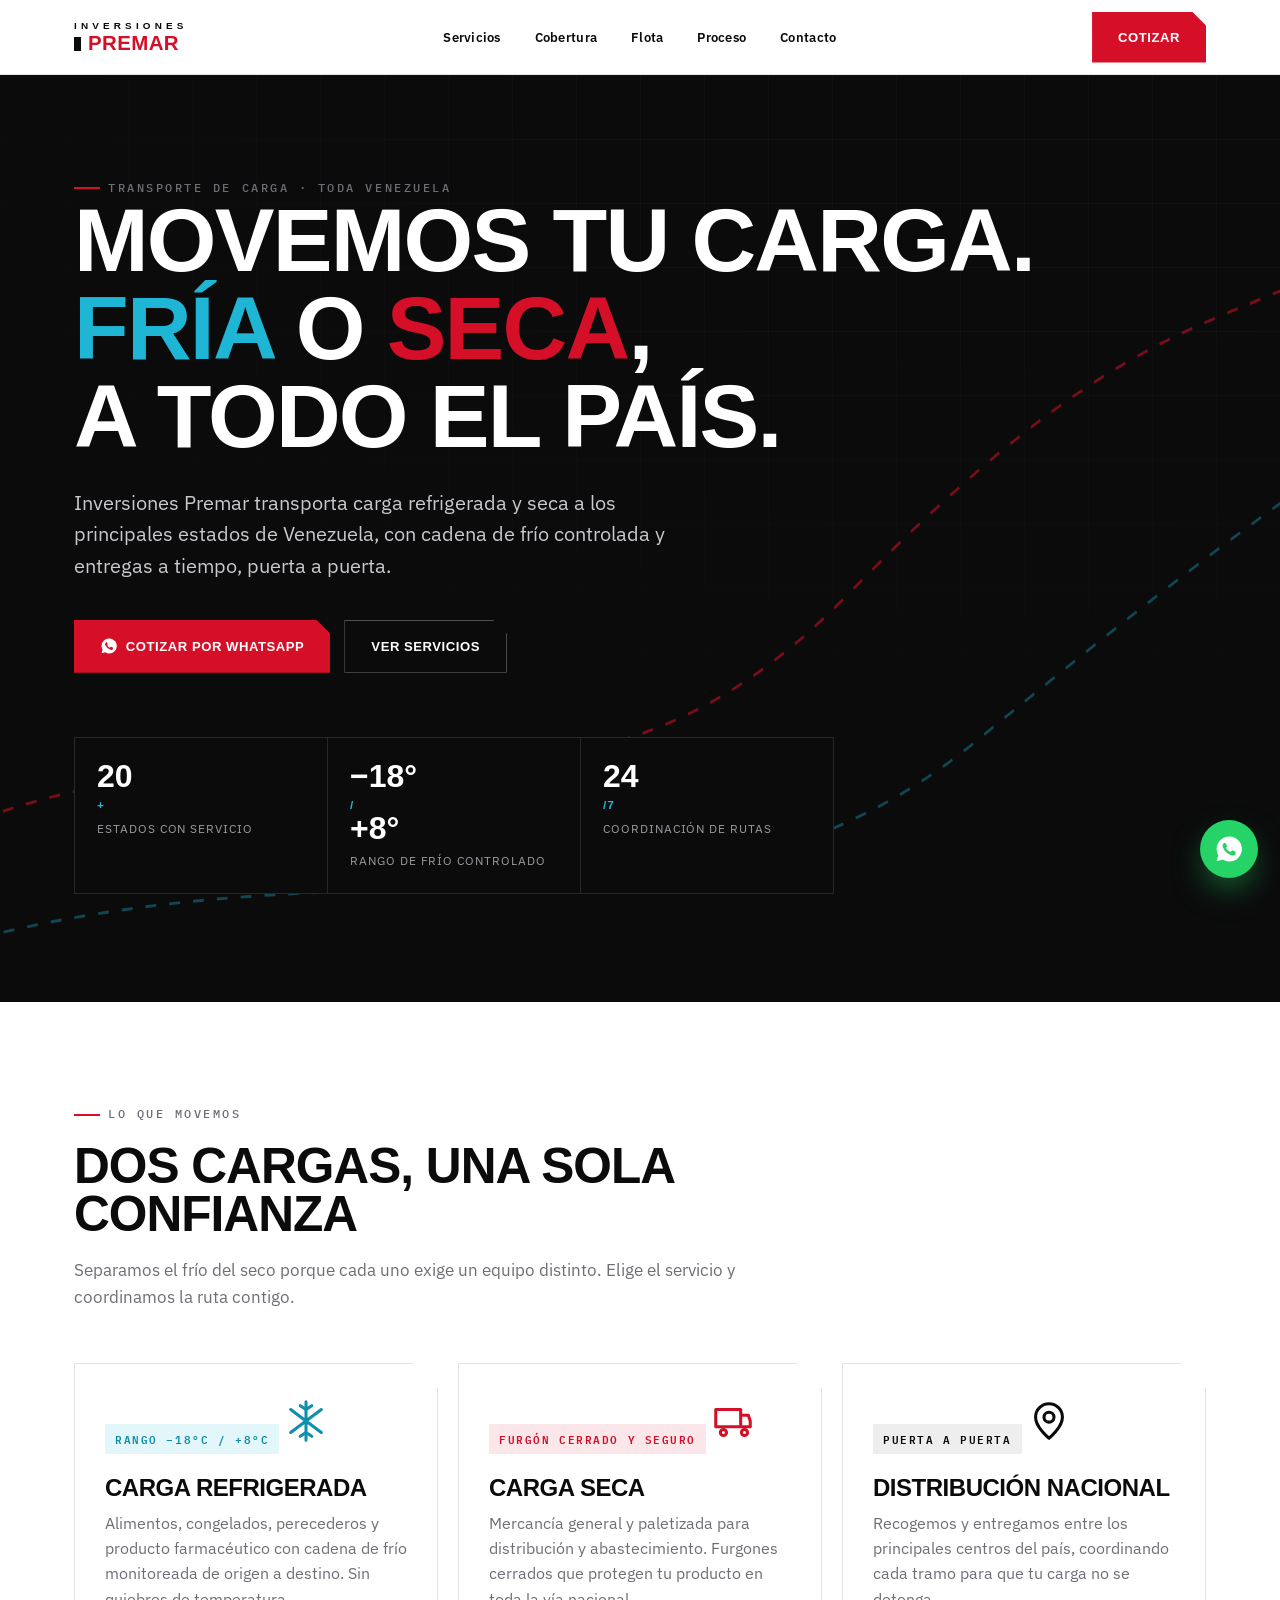
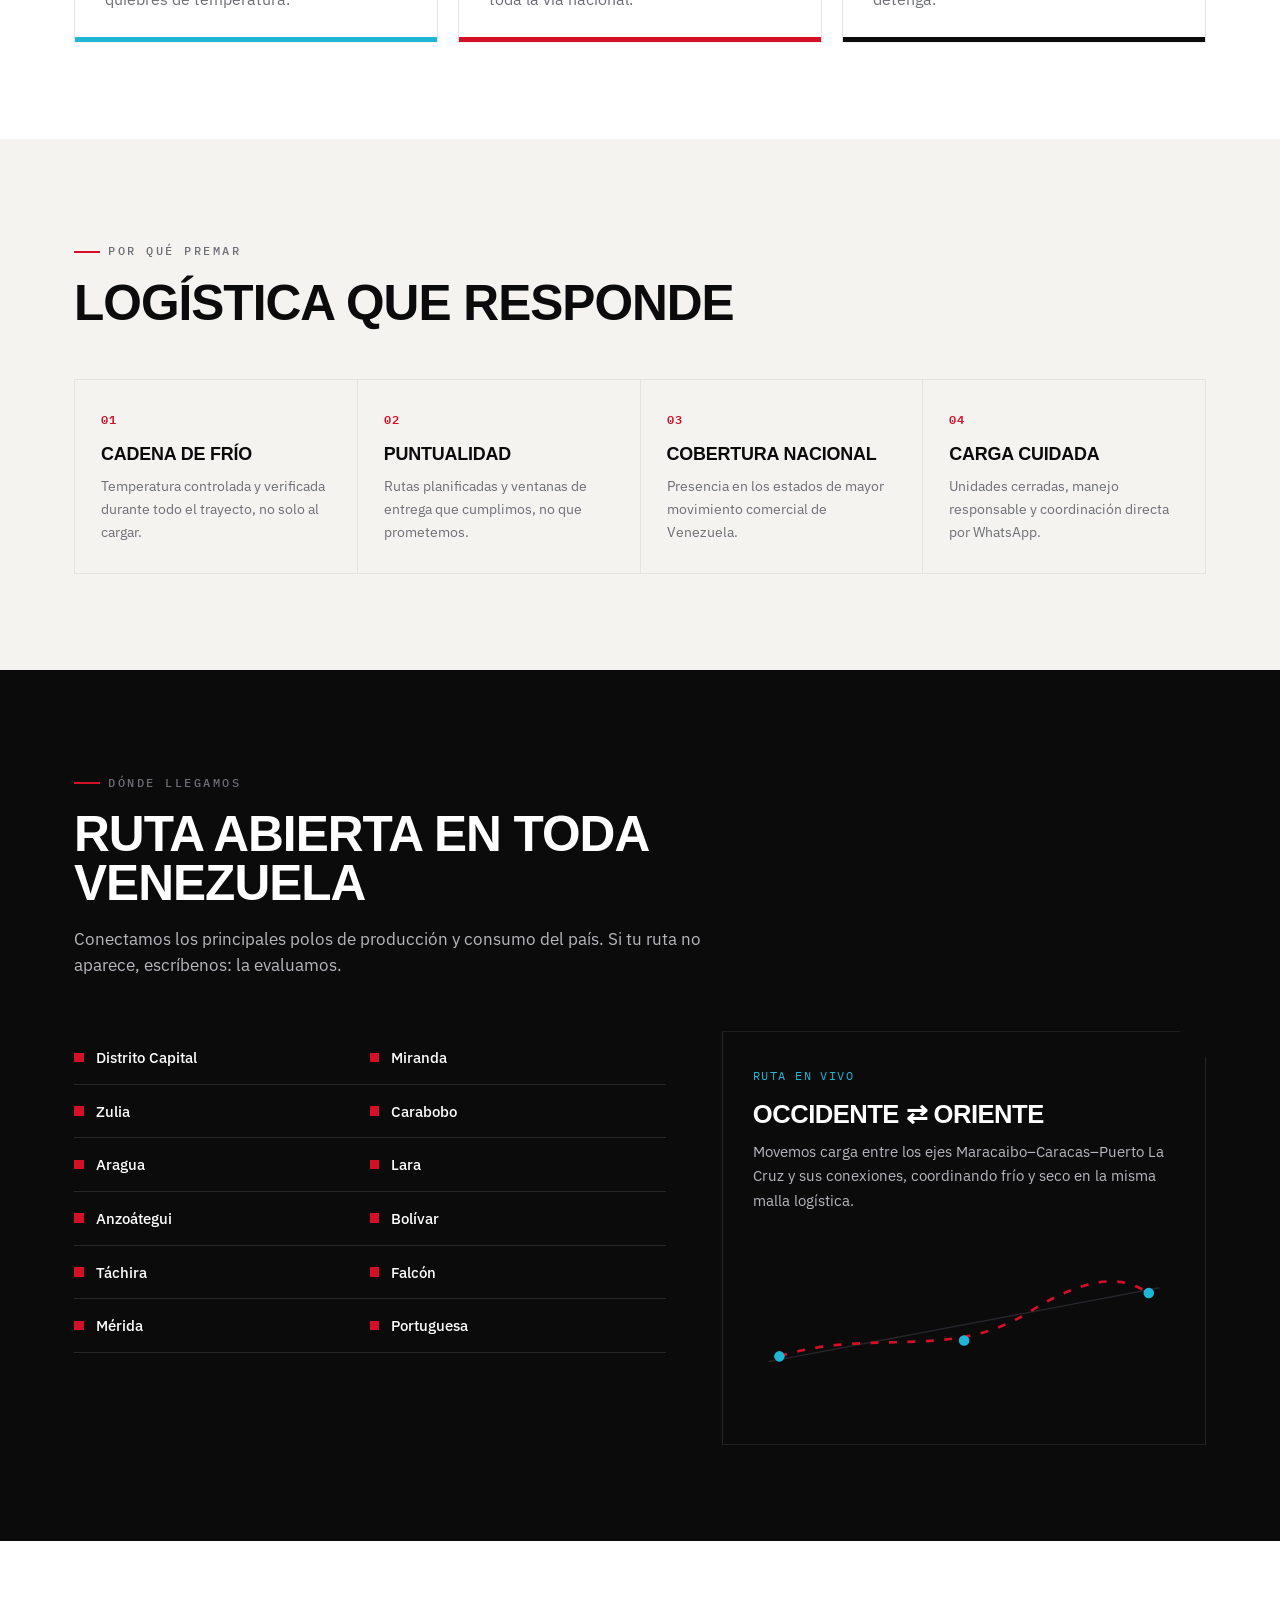
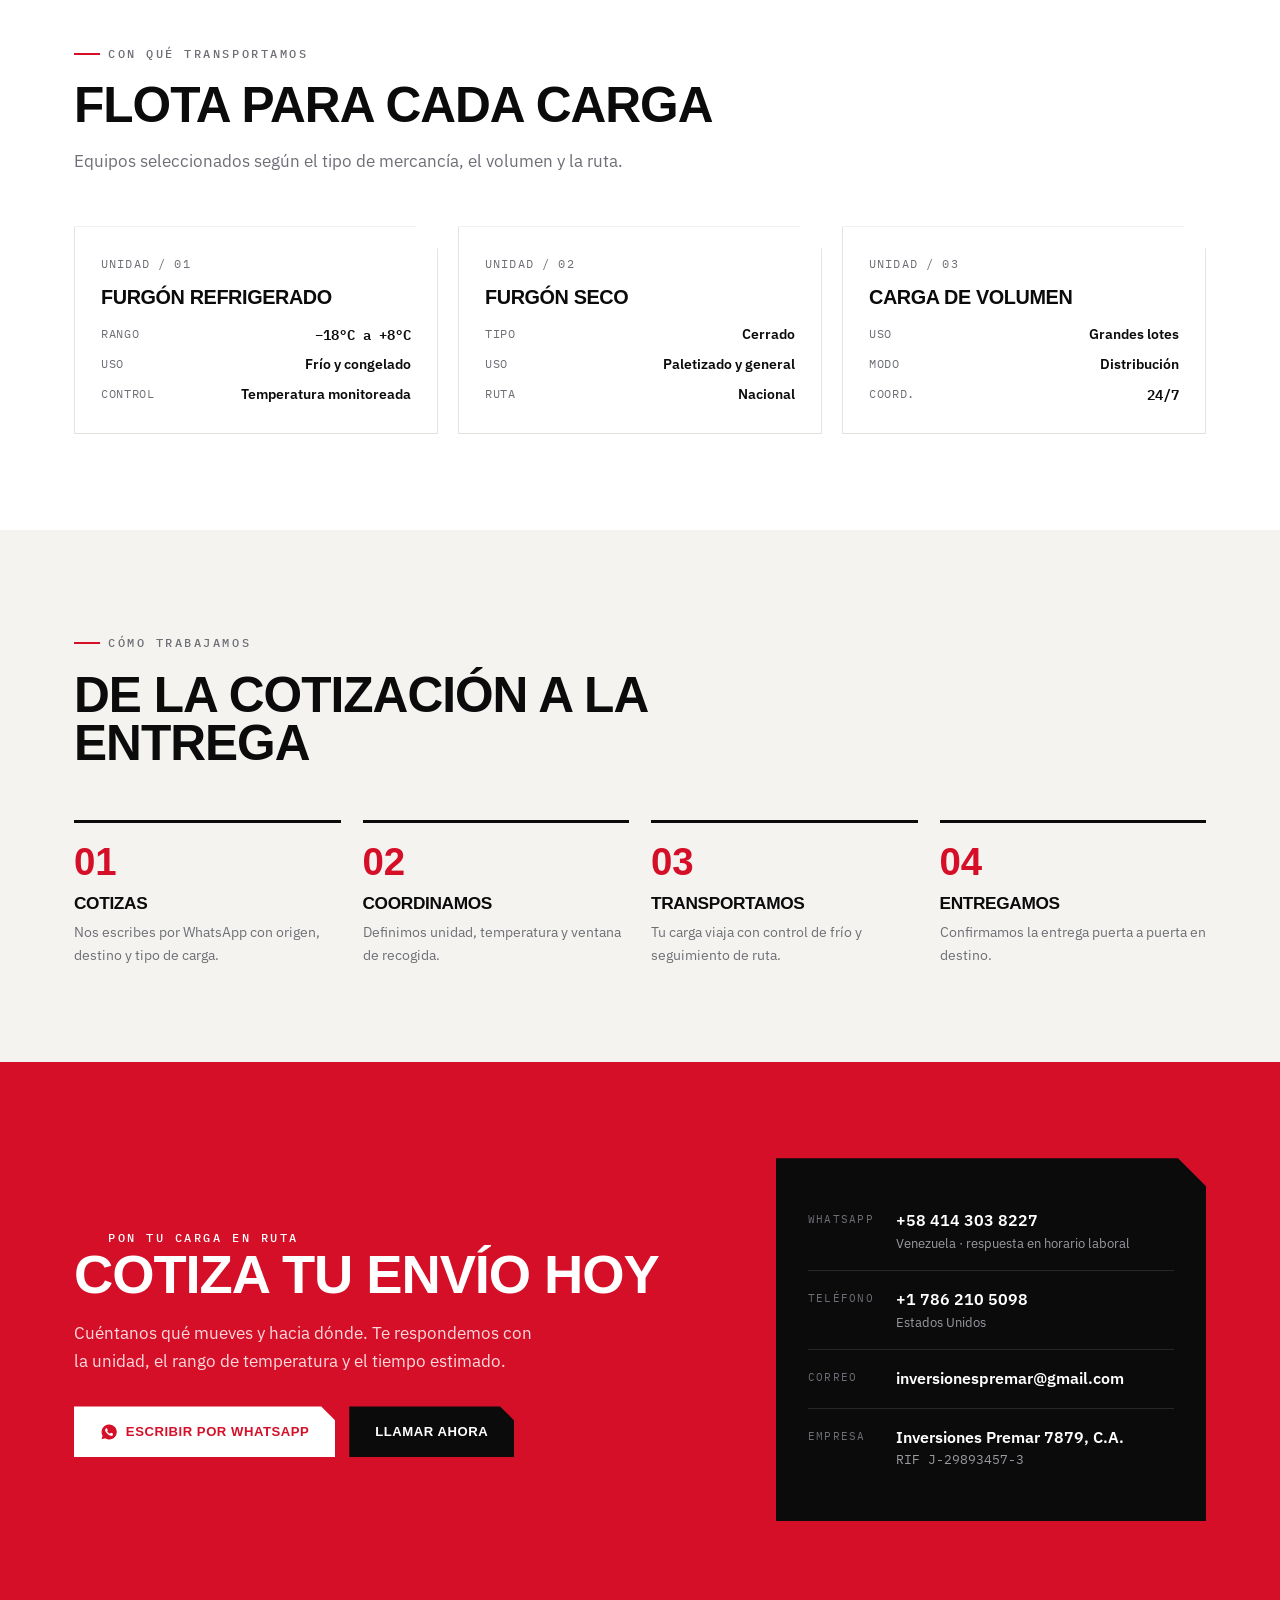
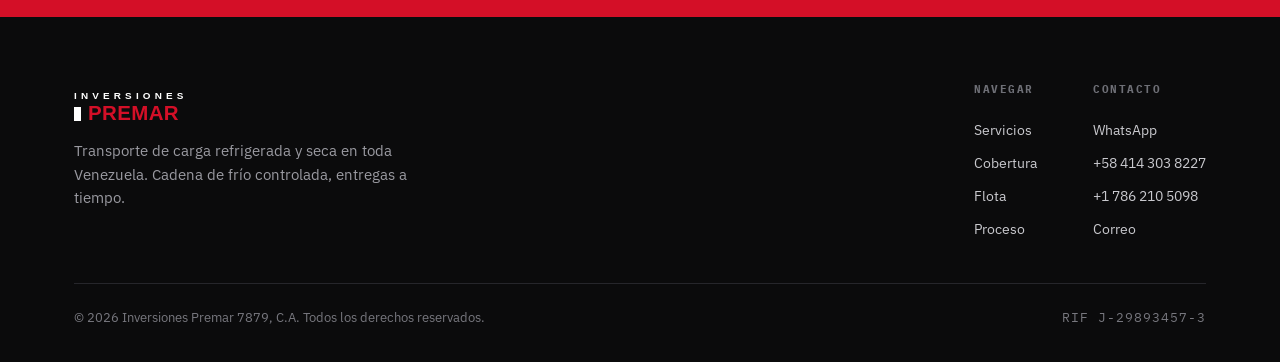
==== commit 15678b58: "Update hero headline to action-forward copy Change hero headline to "Movemos tu carga. Fría o seca, " ====
--- a/sites/transporte-premar/index.html
+++ b/sites/transporte-premar/index.html
@@ -271,8 +271,8 @@
   </svg>
   <div class="wrap hero-inner">
     <span class="eyebrow">Transporte de carga · Toda Venezuela</span>
-    <h1>Tu mercancía<br>llega. <span class="cold">Fría</span><br>o <span class="hl">seca</span>.</h1>
-    <p class="lead">Inversiones Premar mueve carga refrigerada y seca a los principales estados del país, con cadena de frío controlada y entregas a tiempo, puerta a puerta.</p>
+    <h1>Movemos tu carga.<br><span class="cold">Fría</span> o <span class="hl">seca</span>,<br>a todo el país.</h1>
+    <p class="lead">Inversiones Premar transporta carga refrigerada y seca a los principales estados de Venezuela, con cadena de frío controlada y entregas a tiempo, puerta a puerta.</p>
     <div class="hero-cta">
       <a href="https://wa.me/584143038227?text=Hola%20Transporte%20Premar%2C%20quiero%20una%20cotizaci%C3%B3n" class="btn btn-red notch-tr" target="_blank" rel="noopener">
         <svg viewBox="0 0 24 24" fill="currentColor" aria-hidden="true"><path d="M12 2a10 10 0 0 0-8.6 15l-1.3 4.7 4.8-1.3A10 10 0 1 0 12 2Zm5.3 14c-.2.6-1.2 1.2-1.7 1.2-.4 0-1 .1-3.2-.9-2.7-1.2-4.4-4-4.5-4.2-.1-.2-1-1.4-1-2.6s.6-1.8.9-2.1c.2-.2.5-.3.6-.3h.5c.2 0 .4 0 .6.5l.8 2c.1.2.1.3 0 .5l-.4.6c-.2.2-.3.3-.1.6.2.3.8 1.3 1.7 2 1.2.9 1.7.9 2 .8.2-.1.6-.7.8-.9.2-.3.4-.2.6-.1l1.9.9c.2.1.4.2.5.3.1.3.1.7-.1 1.2Z"/></svg>
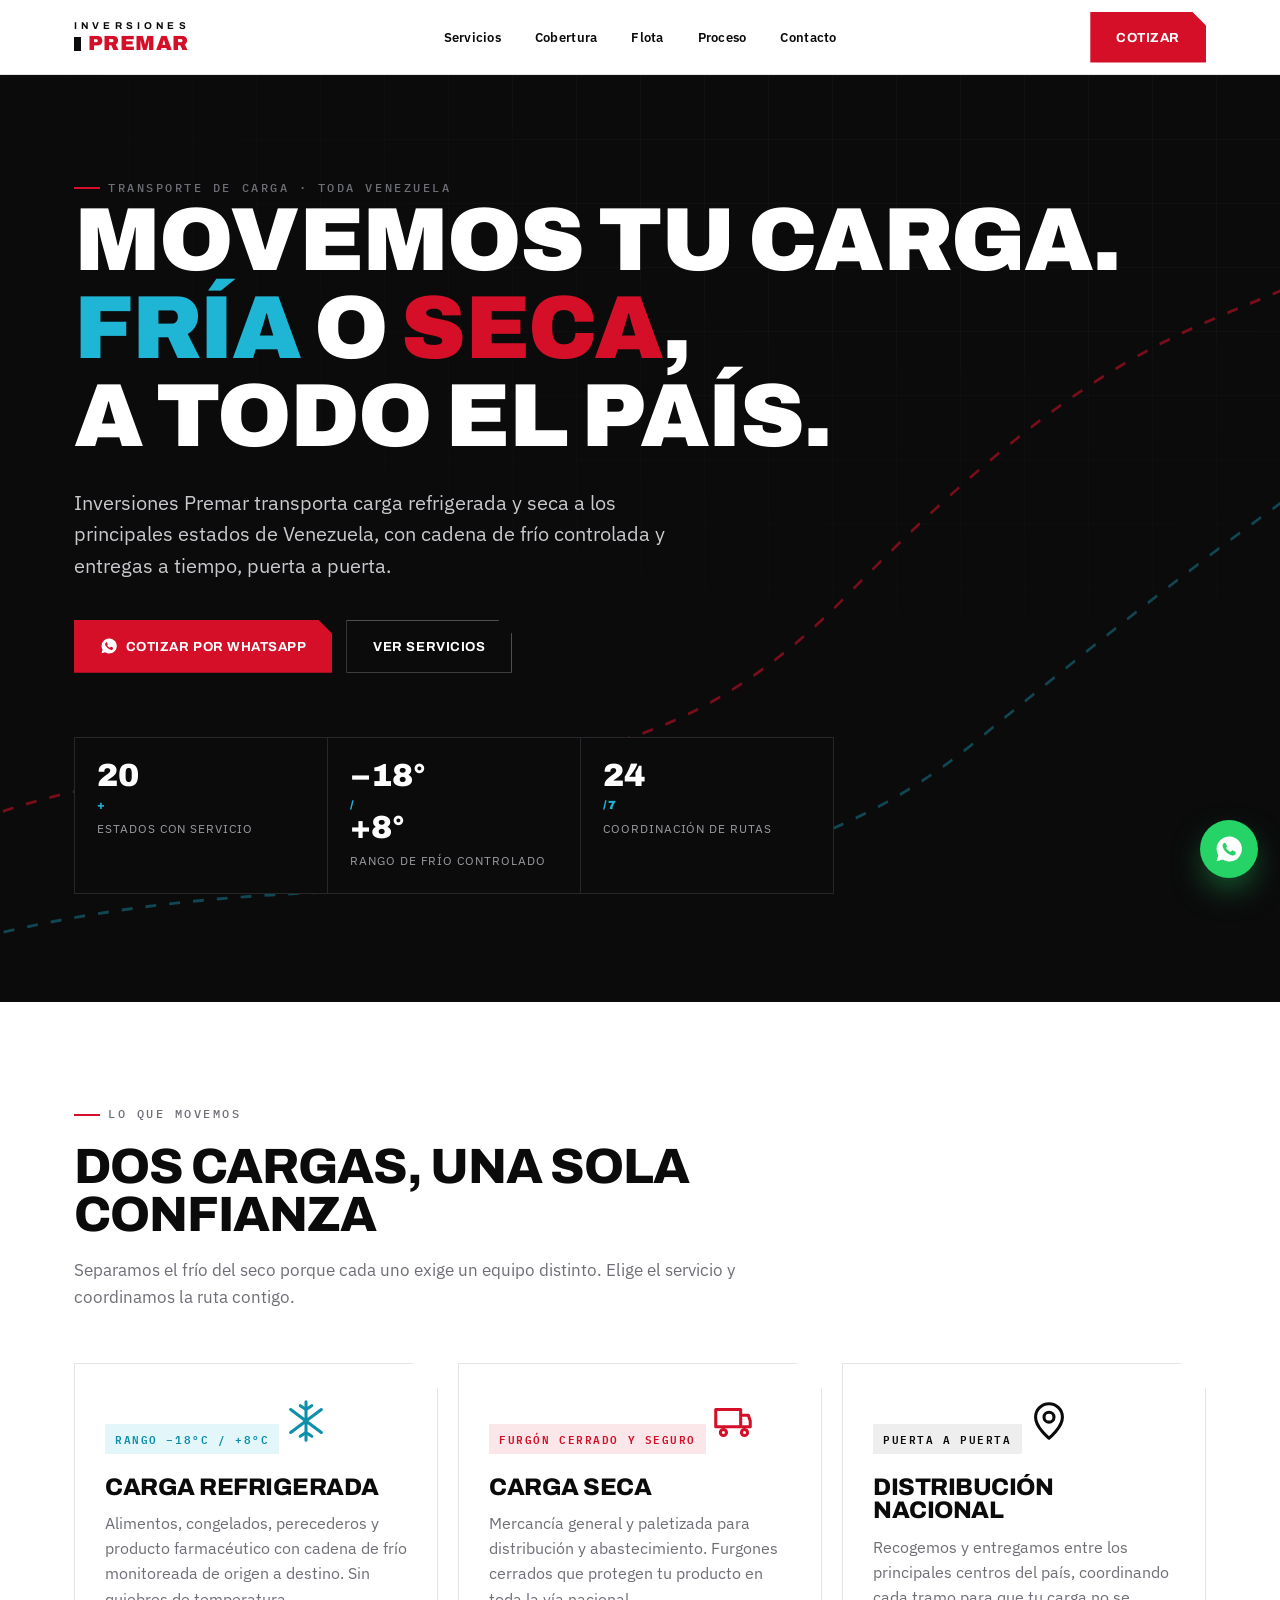
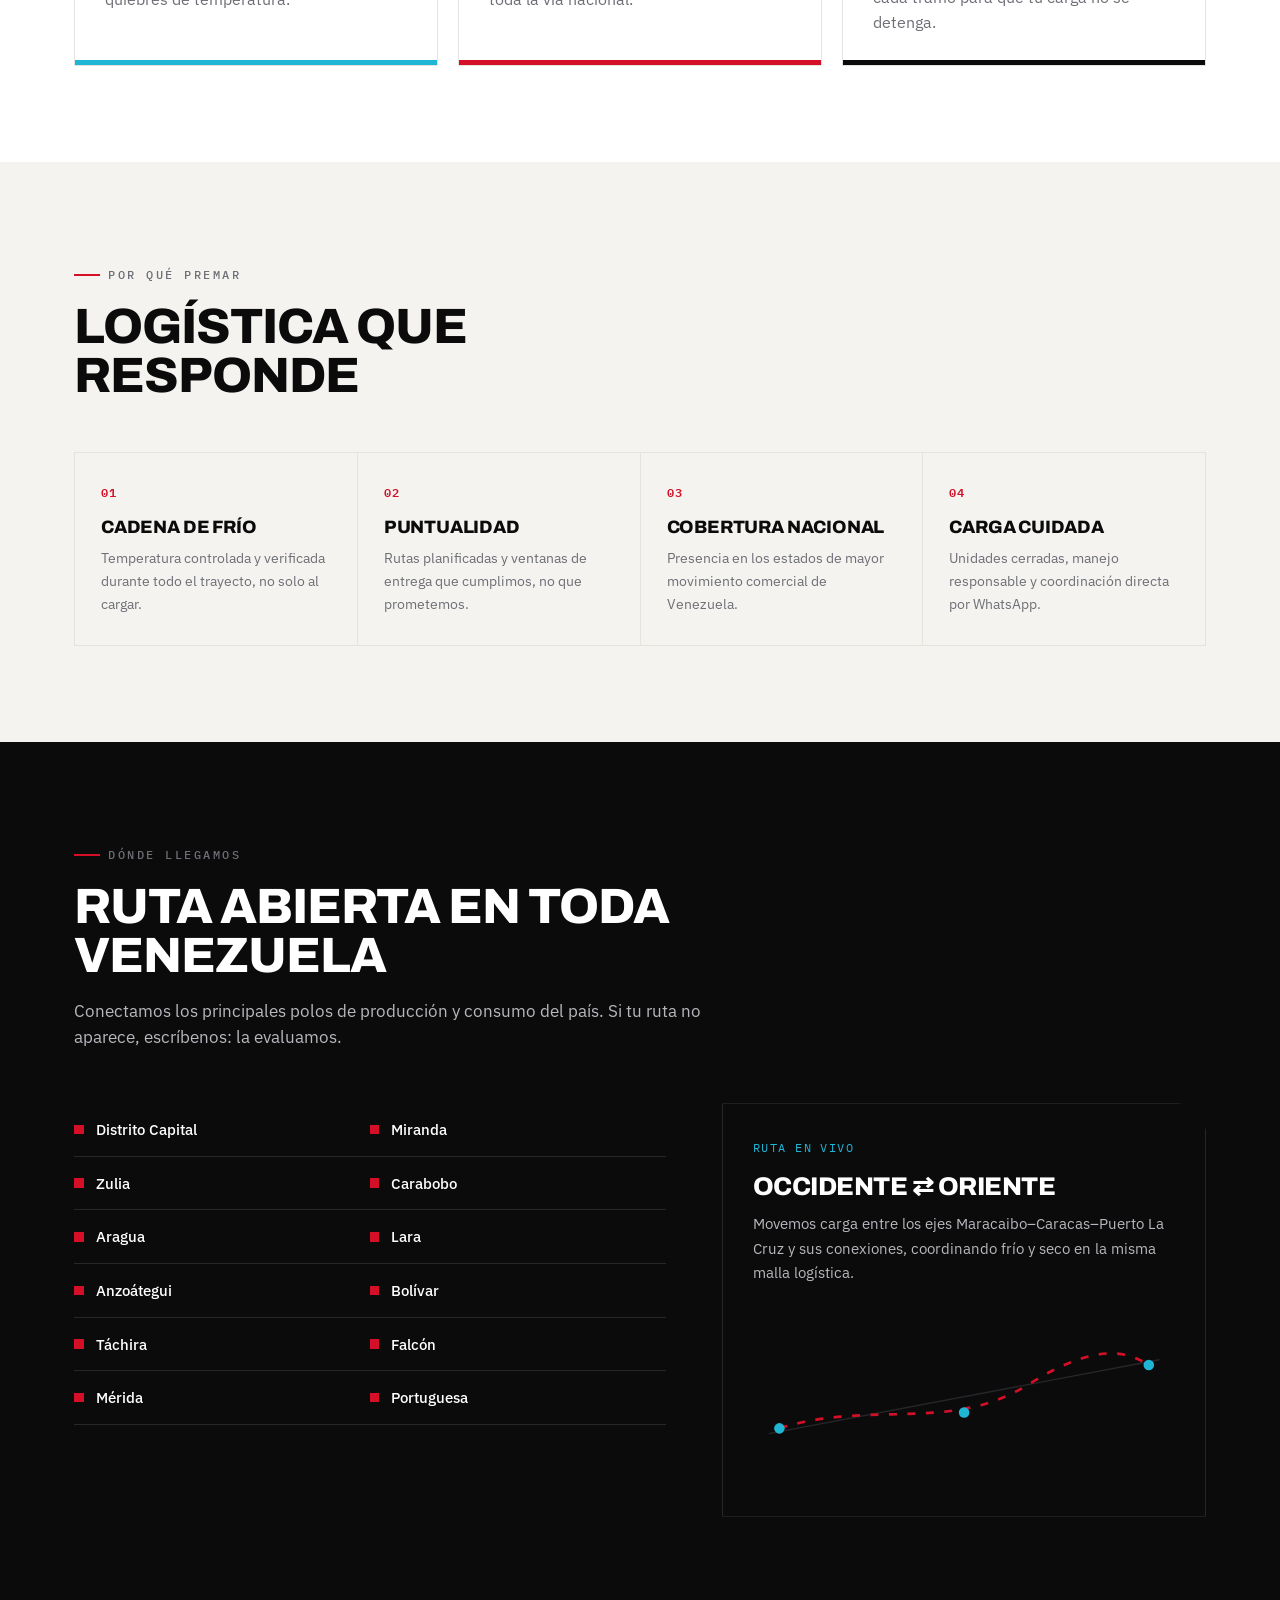
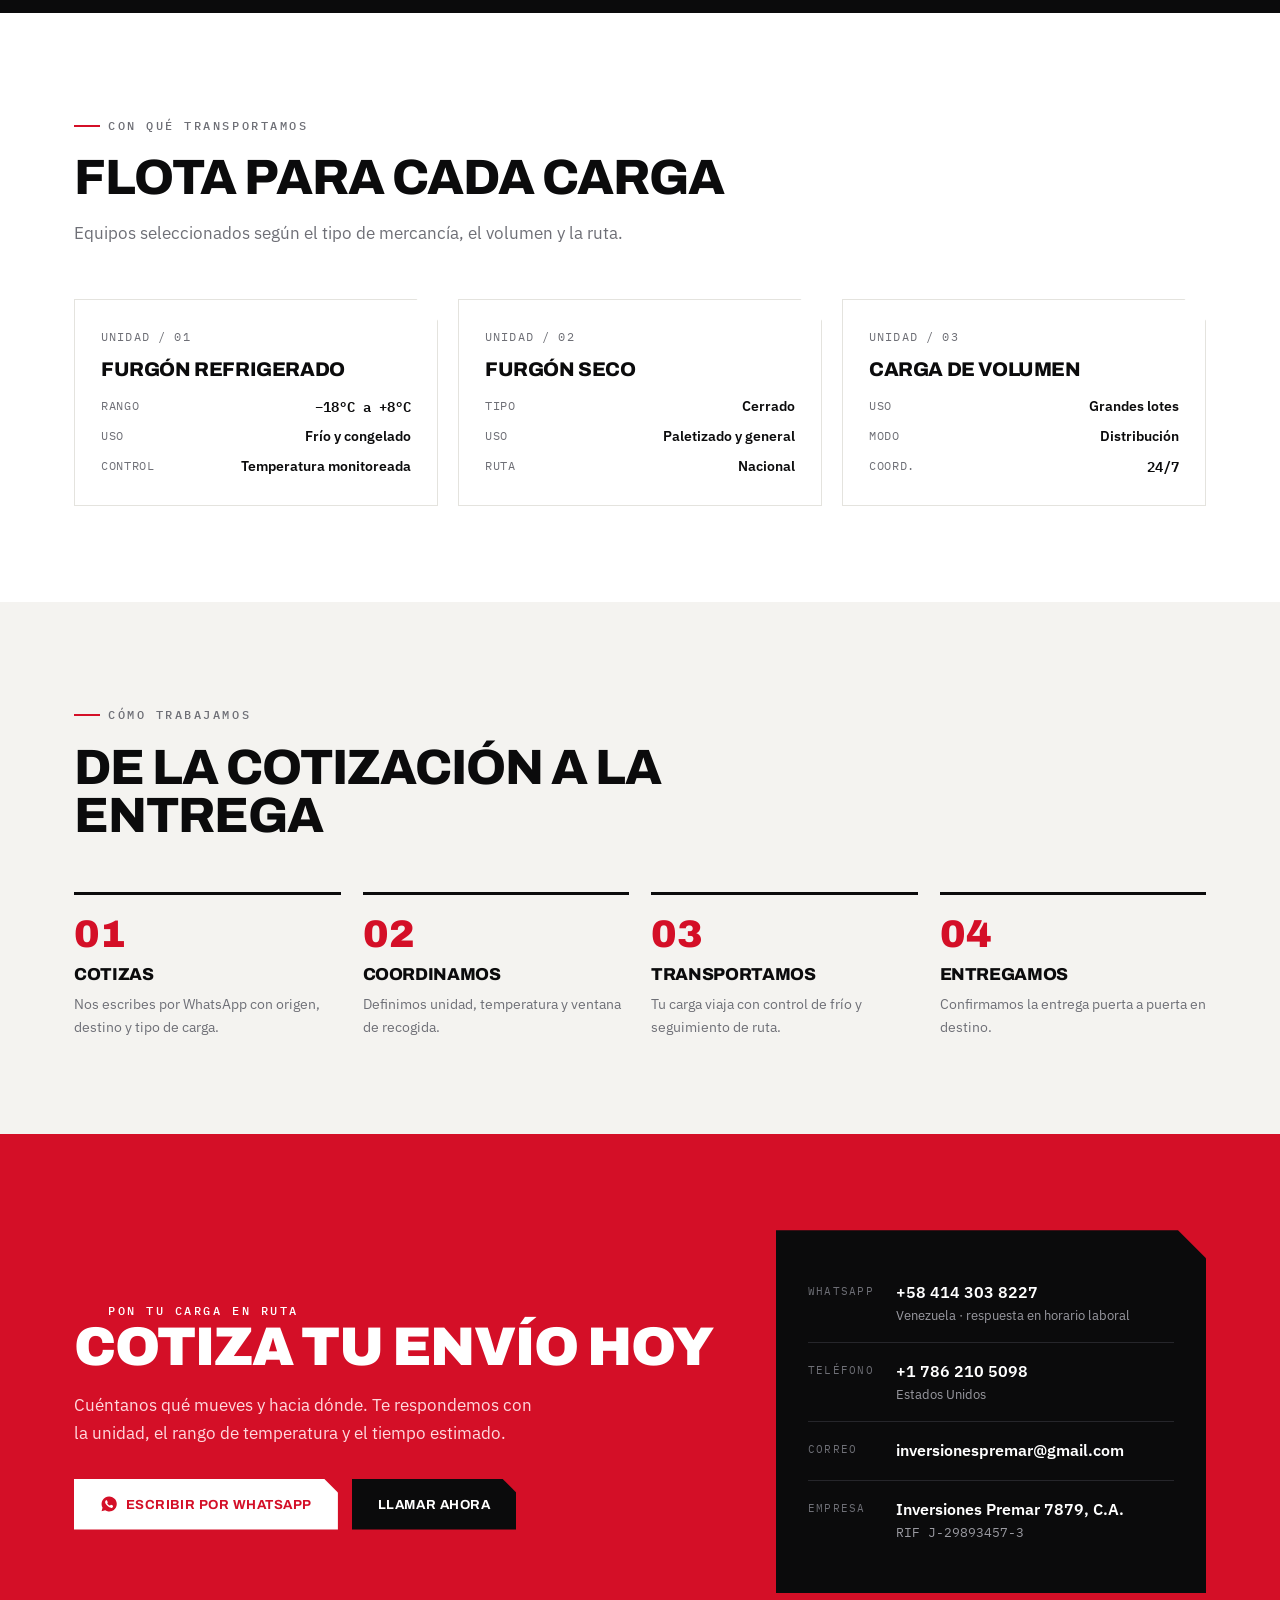
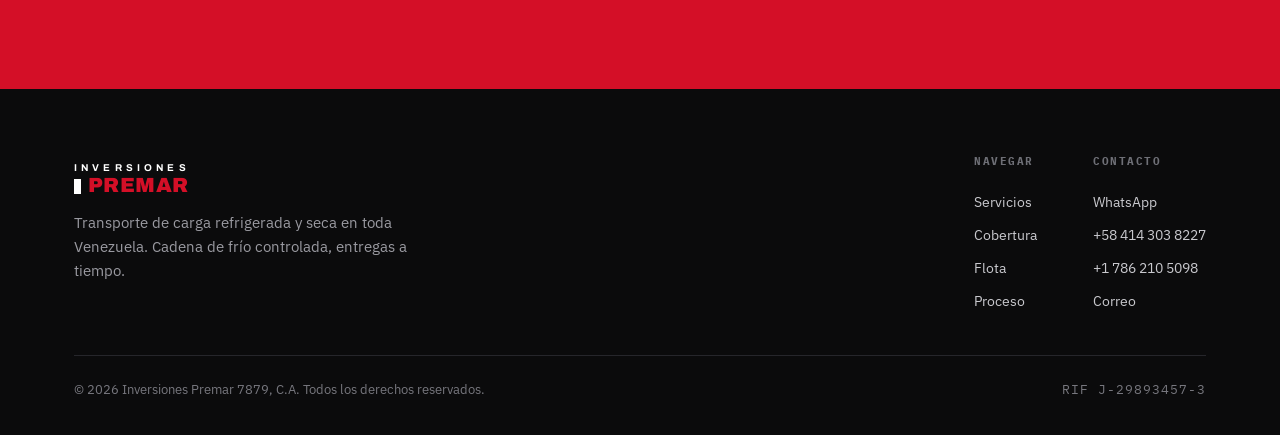
==== commit 4ffd142a: "Fix web font loading (Archivo) The display font was requested as "Archivo Expanded", which is not a " ====
--- a/sites/transporte-premar/index.html
+++ b/sites/transporte-premar/index.html
@@ -7,236 +7,8 @@
 <meta name="description" content="Inversiones Premar 7879, C.A. — transporte de carga refrigerada y seca a los principales estados de Venezuela. Cadena de frío controlada y entregas a tiempo." />
 <link rel="preconnect" href="https://fonts.googleapis.com" />
 <link rel="preconnect" href="https://fonts.gstatic.com" crossorigin />
-<link href="https://fonts.googleapis.com/css2?family=Archivo+Expanded:wght@600;700;800;900&family=IBM+Plex+Mono:wght@400;500;600&family=IBM+Plex+Sans:wght@400;500;600;700&display=swap" rel="stylesheet" />
-<style>
-  :root{
-    --ink:#0B0B0C;
-    --ink-2:#141417;
-    --paper:#FFFFFF;
-    --bone:#F4F3F0;
-    --red:#D40F27;
-    --red-deep:#A80A1E;
-    --cold:#1FB6D6;
-    --cold-deep:#0E8FAB;
-    --steel:#6E6F76;
-    --line:#E4E3DE;
-    --line-dark:#26262B;
-    --notch:20px;
-  }
-
-  *{box-sizing:border-box;margin:0;padding:0}
-  html{scroll-behavior:smooth}
-  body{
-    font-family:'IBM Plex Sans',system-ui,-apple-system,sans-serif;
-    color:var(--ink);
-    background:var(--paper);
-    line-height:1.6;
-    -webkit-font-smoothing:antialiased;
-    overflow-x:hidden;
-  }
-  a{color:inherit;text-decoration:none}
-  img{max-width:100%;display:block}
-  h1,h2,h3{font-family:'Archivo Expanded','Archivo',sans-serif;line-height:0.98;letter-spacing:-0.02em}
-
-  .wrap{width:100%;max-width:1180px;margin:0 auto;padding:0 24px}
-  .mono{font-family:'IBM Plex Mono',monospace;font-variant-numeric:tabular-nums}
-
-  /* ---------- signature: notch / chamfer ---------- */
-  .notch-tr{clip-path:polygon(0 0, calc(100% - var(--notch)) 0, 100% var(--notch), 100% 100%, 0 100%)}
-  .notch-bl{clip-path:polygon(0 0, 100% 0, 100% 100%, var(--notch) 100%, 0 calc(100% - var(--notch)))}
-  .chip{display:inline-block;width:0.62em;height:0.62em;background:var(--red);flex:none}
-
-  /* ---------- eyebrow ---------- */
-  .eyebrow{
-    font-family:'IBM Plex Mono',monospace;
-    font-size:.72rem;letter-spacing:.22em;text-transform:uppercase;
-    color:var(--steel);display:inline-flex;align-items:center;gap:.7em;font-weight:500;
-  }
-  .eyebrow::before{content:"";width:26px;height:2px;background:var(--red)}
-
-  /* ---------- logo lockup ---------- */
-  .logo{display:inline-flex;flex-direction:column;line-height:1;gap:2px}
-  .logo .l1{font-family:'Archivo Expanded',sans-serif;font-weight:700;font-size:.62rem;letter-spacing:.42em;color:var(--ink)}
-  .logo.on-dark .l1{color:#fff}
-  .logo .l2{font-family:'Archivo Expanded',sans-serif;font-weight:900;font-size:1.28rem;letter-spacing:.02em;color:var(--red);display:inline-flex;align-items:center;gap:.34em}
-  .logo .l2::before{content:"";width:.34em;height:.72em;background:var(--ink);transform:translateY(1px)}
-  .logo.on-dark .l2::before{background:#fff}
-
-  /* ---------- buttons ---------- */
-  .btn{
-    display:inline-flex;align-items:center;gap:.6em;
-    font-family:'Archivo Expanded',sans-serif;font-weight:700;
-    font-size:.82rem;letter-spacing:.04em;text-transform:uppercase;
-    padding:15px 26px;cursor:pointer;border:0;
-    transition:transform .18s ease, background .18s ease, color .18s ease;
-    --notch:14px;
-  }
-  .btn svg{width:18px;height:18px}
-  .btn-red{background:var(--red);color:#fff}
-  .btn-red:hover{background:var(--red-deep);transform:translateY(-2px)}
-  .btn-ghost{background:transparent;color:#fff;border:1.5px solid rgba(255,255,255,.28)}
-  .btn-ghost:hover{border-color:#fff;transform:translateY(-2px)}
-  .btn-dark{background:var(--ink);color:#fff}
-  .btn-dark:hover{background:var(--ink-2);transform:translateY(-2px)}
-
-  /* ---------- header ---------- */
-  header{position:sticky;top:0;z-index:50;background:rgba(255,255,255,.86);backdrop-filter:blur(10px);border-bottom:1px solid var(--line)}
-  .nav{display:flex;align-items:center;justify-content:space-between;height:74px}
-  .nav-links{display:flex;align-items:center;gap:34px}
-  .nav-links a{font-size:.82rem;font-weight:600;letter-spacing:.02em;color:var(--ink);position:relative}
-  .nav-links a::after{content:"";position:absolute;left:0;bottom:-6px;width:0;height:2px;background:var(--red);transition:width .2s ease}
-  .nav-links a:hover::after{width:100%}
-  .nav-cta{display:flex;align-items:center;gap:16px}
-  .menu-btn{display:none;background:none;border:0;cursor:pointer;flex-direction:column;gap:5px;padding:6px}
-  .menu-btn span{width:24px;height:2px;background:var(--ink);display:block;transition:.2s}
-
-  /* ---------- hero ---------- */
-  .hero{position:relative;background:var(--ink);color:#fff;overflow:hidden}
-  .hero-grid{
-    position:absolute;inset:0;opacity:.5;
-    background-image:linear-gradient(rgba(255,255,255,.045) 1px,transparent 1px),linear-gradient(90deg,rgba(255,255,255,.045) 1px,transparent 1px);
-    background-size:64px 64px;mask-image:radial-gradient(120% 100% at 78% 0%,#000 30%,transparent 78%);
-  }
-  .route-svg{position:absolute;inset:0;width:100%;height:100%;pointer-events:none}
-  .route-svg path{stroke-dasharray:10 12;animation:dash 3.2s linear infinite}
-  @keyframes dash{to{stroke-dashoffset:-220}}
-  .hero-inner{position:relative;max-width:1180px;margin:0 auto;padding:96px 24px 108px}
-  .hero h1{font-size:clamp(2.6rem,7.2vw,5.6rem);font-weight:900;text-transform:uppercase}
-  .hero h1 .hl{color:var(--red)}
-  .hero h1 .cold{color:var(--cold)}
-  .hero p.lead{margin-top:26px;font-size:clamp(1.02rem,1.6vw,1.24rem);color:#C9C9CE;max-width:620px}
-  .hero-cta{margin-top:38px;display:flex;flex-wrap:wrap;gap:14px}
-  .hero-stats{margin-top:64px;display:grid;grid-template-columns:repeat(3,minmax(0,1fr));gap:1px;background:var(--line-dark);border:1px solid var(--line-dark);max-width:760px}
-  .stat{background:var(--ink);padding:22px 22px}
-  .stat b{font-family:'Archivo Expanded',sans-serif;font-size:2rem;font-weight:900;display:block;line-height:1}
-  .stat .u{color:var(--cold)}
-  .stat span{font-size:.74rem;color:#9A9AA1;text-transform:uppercase;letter-spacing:.08em;margin-top:8px;display:block}
-
-  /* ---------- section scaffolding ---------- */
-  section{padding:96px 0}
-  .sec-head{max-width:680px;margin-bottom:52px}
-  .sec-head h2{font-size:clamp(2rem,4.2vw,3.1rem);font-weight:800;text-transform:uppercase;margin-top:18px}
-  .sec-head p{margin-top:18px;color:var(--steel);font-size:1.05rem}
-
-  /* ---------- services ---------- */
-  .services{display:grid;grid-template-columns:repeat(3,1fr);gap:20px}
-  .svc{background:var(--paper);border:1px solid var(--line);padding:34px 30px 30px;position:relative;transition:transform .2s ease,box-shadow .2s ease;--notch:26px}
-  .svc:hover{transform:translateY(-4px);box-shadow:0 20px 50px -24px rgba(0,0,0,.32)}
-  .svc .tag{font-family:'IBM Plex Mono',monospace;font-size:.7rem;letter-spacing:.14em;text-transform:uppercase;padding:6px 10px;display:inline-block;font-weight:600}
-  .svc.cold .tag{background:rgba(31,182,214,.12);color:var(--cold-deep)}
-  .svc.dry .tag{background:rgba(212,15,39,.1);color:var(--red)}
-  .svc.gen .tag{background:#EEE;color:var(--ink)}
-  .svc h3{font-size:1.5rem;font-weight:800;margin:22px 0 12px;text-transform:uppercase}
-  .svc p{color:var(--steel);font-size:.98rem}
-  .svc .bar{height:5px;margin-bottom:0;position:absolute;left:0;right:0;bottom:0}
-  .svc.cold .bar{background:var(--cold)}
-  .svc.dry .bar{background:var(--red)}
-  .svc.gen .bar{background:var(--ink)}
-  .svc .ico{width:46px;height:46px;stroke-width:1.6}
-  .svc.cold .ico{color:var(--cold-deep)}
-  .svc.dry .ico{color:var(--red)}
-  .svc.gen .ico{color:var(--ink)}
-
-  /* ---------- diferenciales ---------- */
-  .diff-sec{background:var(--bone)}
-  .diff{display:grid;grid-template-columns:repeat(4,1fr);gap:1px;background:var(--line);border:1px solid var(--line)}
-  .diff .cell{background:var(--bone);padding:30px 26px}
-  .diff .n{font-family:'IBM Plex Mono',monospace;color:var(--red);font-size:.78rem;font-weight:600;letter-spacing:.1em}
-  .diff h3{font-size:1.12rem;font-weight:800;text-transform:uppercase;margin:16px 0 10px;letter-spacing:-0.01em}
-  .diff p{font-size:.9rem;color:var(--steel)}
-
-  /* ---------- cobertura ---------- */
-  .cover{background:var(--ink);color:#fff}
-  .cover .sec-head h2{color:#fff}
-  .cover .sec-head p{color:#B7B7BD}
-  .cover-grid{display:grid;grid-template-columns:1.1fr .9fr;gap:56px;align-items:start}
-  .regions{display:grid;grid-template-columns:repeat(2,1fr);gap:0}
-  .regions li{list-style:none;display:flex;align-items:center;gap:12px;padding:14px 0;border-bottom:1px solid var(--line-dark);font-size:.96rem;font-weight:500}
-  .regions li .chip{--s:7px}
-  .cover-note{border:1px solid var(--line-dark);padding:30px;--notch:26px}
-  .cover-note .mono{color:var(--cold);font-size:.76rem;letter-spacing:.12em;text-transform:uppercase}
-  .cover-note h3{font-size:1.6rem;font-weight:800;text-transform:uppercase;margin:14px 0 12px}
-  .cover-note p{color:#B7B7BD;font-size:.96rem}
-  .cover-map{margin-top:22px}
-  .cover-map path,.cover-map line{stroke:var(--line-dark)}
-  .cover-map .live{stroke:var(--red);stroke-dasharray:6 8;animation:dash 3s linear infinite}
-  .cover-map circle{fill:var(--cold)}
-
-  /* ---------- flota ---------- */
-  .fleet{display:grid;grid-template-columns:repeat(3,1fr);gap:20px}
-  .unit{border:1px solid var(--line);padding:28px 26px;--notch:22px}
-  .unit .idx{font-family:'IBM Plex Mono',monospace;font-size:.72rem;color:var(--steel);letter-spacing:.1em}
-  .unit h3{font-size:1.24rem;font-weight:800;text-transform:uppercase;margin:14px 0 16px}
-  .unit dl{display:grid;grid-template-columns:auto 1fr;gap:8px 16px;font-size:.86rem}
-  .unit dt{color:var(--steel);font-family:'IBM Plex Mono',monospace;font-size:.72rem;letter-spacing:.06em;text-transform:uppercase;align-self:center}
-  .unit dd{font-weight:600;text-align:right}
-
-  /* ---------- proceso ---------- */
-  .proc-sec{background:var(--bone)}
-  .proc{display:grid;grid-template-columns:repeat(4,1fr);gap:22px;counter-reset:step}
-  .step{position:relative;padding-top:20px;border-top:3px solid var(--ink)}
-  .step .num{font-family:'Archivo Expanded',sans-serif;font-weight:900;font-size:2.4rem;line-height:1;color:var(--red)}
-  .step h3{font-size:1.08rem;font-weight:800;text-transform:uppercase;margin:14px 0 8px}
-  .step p{font-size:.9rem;color:var(--steel)}
-
-  /* ---------- contacto ---------- */
-  .contact{background:var(--red);color:#fff;position:relative;overflow:hidden}
-  .contact .wrap{position:relative}
-  .contact-grid{display:grid;grid-template-columns:1.2fr .8fr;gap:56px;align-items:center}
-  .contact h2{font-size:clamp(2.1rem,4.6vw,3.4rem);font-weight:900;text-transform:uppercase;color:#fff}
-  .contact p{margin-top:18px;color:#FFD9DE;font-size:1.08rem;max-width:460px}
-  .contact-cta{margin-top:32px;display:flex;flex-wrap:wrap;gap:14px}
-  .btn-white{background:#fff;color:var(--red)}
-  .btn-white:hover{background:#FFE8EB;transform:translateY(-2px)}
-  .contact-card{background:var(--ink);padding:34px 32px;--notch:28px}
-  .contact-card .row{display:flex;gap:14px;padding:16px 0;border-bottom:1px solid var(--line-dark);align-items:flex-start}
-  .contact-card .row:last-child{border-bottom:0}
-  .contact-card .k{font-family:'IBM Plex Mono',monospace;font-size:.68rem;letter-spacing:.12em;text-transform:uppercase;color:var(--steel);width:74px;flex:none;padding-top:3px}
-  .contact-card .v{font-weight:600;font-size:1rem}
-  .contact-card .v small{display:block;color:#9A9AA1;font-weight:400;font-size:.8rem}
-
-  /* ---------- footer ---------- */
-  footer{background:var(--ink);color:#fff;padding:64px 0 34px}
-  .foot-top{display:flex;justify-content:space-between;gap:40px;flex-wrap:wrap;padding-bottom:38px;border-bottom:1px solid var(--line-dark)}
-  .foot-top p{color:#9A9AA1;max-width:340px;margin-top:16px;font-size:.92rem}
-  .foot-nav{display:flex;gap:56px;flex-wrap:wrap}
-  .foot-nav h4{font-family:'IBM Plex Mono',monospace;font-size:.7rem;letter-spacing:.14em;text-transform:uppercase;color:var(--steel);margin-bottom:14px}
-  .foot-nav a{display:block;color:#C9C9CE;font-size:.9rem;padding:5px 0}
-  .foot-nav a:hover{color:#fff}
-  .foot-bottom{display:flex;justify-content:space-between;gap:16px;flex-wrap:wrap;padding-top:24px;color:#77777E;font-size:.8rem}
-  .foot-bottom .mono{letter-spacing:.08em}
-
-  /* ---------- reveal ---------- */
-  .reveal{opacity:0;transform:translateY(22px);transition:opacity .6s ease,transform .6s ease}
-  .reveal.in{opacity:1;transform:none}
-
-  /* ---------- floating whatsapp ---------- */
-  .fab{position:fixed;right:22px;bottom:22px;z-index:60;width:58px;height:58px;border-radius:50%;background:#25D366;display:flex;align-items:center;justify-content:center;box-shadow:0 14px 34px -8px rgba(37,211,102,.6);transition:transform .2s ease}
-  .fab:hover{transform:scale(1.08)}
-  .fab svg{width:30px;height:30px;fill:#fff}
-
-  /* ---------- responsive ---------- */
-  @media(max-width:960px){
-    .services,.diff,.fleet,.proc,.regions{grid-template-columns:repeat(2,1fr)}
-    .cover-grid,.contact-grid{grid-template-columns:1fr}
-    .hero-stats{max-width:none}
-  }
-  @media(max-width:640px){
-    .nav-links{display:none}
-    .menu-btn{display:flex}
-    .nav-links.open{display:flex;position:absolute;top:74px;left:0;right:0;flex-direction:column;background:#fff;border-bottom:1px solid var(--line);padding:20px 24px;gap:18px}
-    .nav-cta .btn{display:none}
-    .services,.diff,.fleet,.proc{grid-template-columns:1fr}
-    .hero-stats{grid-template-columns:1fr}
-    section{padding:66px 0}
-    .hero-inner{padding:70px 24px 78px}
-  }
-  @media(prefers-reduced-motion:reduce){
-    *{animation:none!important;scroll-behavior:auto!important}
-    .reveal{opacity:1;transform:none;transition:none}
-  }
-  :focus-visible{outline:3px solid var(--cold);outline-offset:2px}
-</style>
+<link href="https://fonts.googleapis.com/css2?family=Archivo:wght@600;700;800;900&family=IBM+Plex+Mono:wght@400;500;600&family=IBM+Plex+Sans:wght@400;500;600;700&display=swap" rel="stylesheet" />
+<link rel="stylesheet" href="assets/styles.css" />
 </head>
 <body>
 
@@ -248,7 +20,7 @@
       <span class="l2">PREMAR</span>
     </a>
     <nav class="nav-links" id="navLinks">
-      <a href="#servicios">Servicios</a>
+      <a href="servicios.html">Servicios</a>
       <a href="#cobertura">Cobertura</a>
       <a href="#flota">Flota</a>
       <a href="#proceso">Proceso</a>
@@ -278,7 +50,7 @@
         <svg viewBox="0 0 24 24" fill="currentColor" aria-hidden="true"><path d="M12 2a10 10 0 0 0-8.6 15l-1.3 4.7 4.8-1.3A10 10 0 1 0 12 2Zm5.3 14c-.2.6-1.2 1.2-1.7 1.2-.4 0-1 .1-3.2-.9-2.7-1.2-4.4-4-4.5-4.2-.1-.2-1-1.4-1-2.6s.6-1.8.9-2.1c.2-.2.5-.3.6-.3h.5c.2 0 .4 0 .6.5l.8 2c.1.2.1.3 0 .5l-.4.6c-.2.2-.3.3-.1.6.2.3.8 1.3 1.7 2 1.2.9 1.7.9 2 .8.2-.1.6-.7.8-.9.2-.3.4-.2.6-.1l1.9.9c.2.1.4.2.5.3.1.3.1.7-.1 1.2Z"/></svg>
         Cotizar por WhatsApp
       </a>
-      <a href="#servicios" class="btn btn-ghost notch-tr">Ver servicios</a>
+      <a href="servicios.html" class="btn btn-ghost notch-tr">Ver servicios</a>
     </div>
     <div class="hero-stats">
       <div class="stat"><b>20<span class="u">+</span></b><span>Estados con servicio</span></div>
@@ -472,7 +244,7 @@
       <div class="foot-nav">
         <div>
           <h4>Navegar</h4>
-          <a href="#servicios">Servicios</a>
+          <a href="servicios.html">Servicios</a>
           <a href="#cobertura">Cobertura</a>
           <a href="#flota">Flota</a>
           <a href="#proceso">Proceso</a>
--- a/sites/transporte-premar/assets/styles.css
+++ b/sites/transporte-premar/assets/styles.css
@@ -0,0 +1,268 @@
+  :root{
+    --ink:#0B0B0C;
+    --ink-2:#141417;
+    --paper:#FFFFFF;
+    --bone:#F4F3F0;
+    --red:#D40F27;
+    --red-deep:#A80A1E;
+    --cold:#1FB6D6;
+    --cold-deep:#0E8FAB;
+    --steel:#6E6F76;
+    --line:#E4E3DE;
+    --line-dark:#26262B;
+    --notch:20px;
+  }
+
+  *{box-sizing:border-box;margin:0;padding:0}
+  html{scroll-behavior:smooth}
+  body{
+    font-family:'IBM Plex Sans',system-ui,-apple-system,sans-serif;
+    color:var(--ink);
+    background:var(--paper);
+    line-height:1.6;
+    -webkit-font-smoothing:antialiased;
+    overflow-x:hidden;
+  }
+  a{color:inherit;text-decoration:none}
+  img{max-width:100%;display:block}
+  h1,h2,h3{font-family:'Archivo',sans-serif;line-height:0.98;letter-spacing:-0.02em}
+
+  .wrap{width:100%;max-width:1180px;margin:0 auto;padding:0 24px}
+  .mono{font-family:'IBM Plex Mono',monospace;font-variant-numeric:tabular-nums}
+
+  /* ---------- signature: notch / chamfer ---------- */
+  .notch-tr{clip-path:polygon(0 0, calc(100% - var(--notch)) 0, 100% var(--notch), 100% 100%, 0 100%)}
+  .notch-bl{clip-path:polygon(0 0, 100% 0, 100% 100%, var(--notch) 100%, 0 calc(100% - var(--notch)))}
+  .chip{display:inline-block;width:0.62em;height:0.62em;background:var(--red);flex:none}
+
+  /* ---------- eyebrow ---------- */
+  .eyebrow{
+    font-family:'IBM Plex Mono',monospace;
+    font-size:.72rem;letter-spacing:.22em;text-transform:uppercase;
+    color:var(--steel);display:inline-flex;align-items:center;gap:.7em;font-weight:500;
+  }
+  .eyebrow::before{content:"";width:26px;height:2px;background:var(--red)}
+
+  /* ---------- logo lockup ---------- */
+  .logo{display:inline-flex;flex-direction:column;line-height:1;gap:2px}
+  .logo .l1{font-family:'Archivo',sans-serif;font-weight:700;font-size:.62rem;letter-spacing:.42em;color:var(--ink)}
+  .logo.on-dark .l1{color:#fff}
+  .logo .l2{font-family:'Archivo',sans-serif;font-weight:900;font-size:1.28rem;letter-spacing:.02em;color:var(--red);display:inline-flex;align-items:center;gap:.34em}
+  .logo .l2::before{content:"";width:.34em;height:.72em;background:var(--ink);transform:translateY(1px)}
+  .logo.on-dark .l2::before{background:#fff}
+
+  /* ---------- buttons ---------- */
+  .btn{
+    display:inline-flex;align-items:center;gap:.6em;
+    font-family:'Archivo',sans-serif;font-weight:700;
+    font-size:.82rem;letter-spacing:.04em;text-transform:uppercase;
+    padding:15px 26px;cursor:pointer;border:0;
+    transition:transform .18s ease, background .18s ease, color .18s ease;
+    --notch:14px;
+  }
+  .btn svg{width:18px;height:18px}
+  .btn-red{background:var(--red);color:#fff}
+  .btn-red:hover{background:var(--red-deep);transform:translateY(-2px)}
+  .btn-ghost{background:transparent;color:#fff;border:1.5px solid rgba(255,255,255,.28)}
+  .btn-ghost:hover{border-color:#fff;transform:translateY(-2px)}
+  .btn-dark{background:var(--ink);color:#fff}
+  .btn-dark:hover{background:var(--ink-2);transform:translateY(-2px)}
+
+  /* ---------- header ---------- */
+  header{position:sticky;top:0;z-index:50;background:rgba(255,255,255,.86);backdrop-filter:blur(10px);border-bottom:1px solid var(--line)}
+  .nav{display:flex;align-items:center;justify-content:space-between;height:74px}
+  .nav-links{display:flex;align-items:center;gap:34px}
+  .nav-links a{font-size:.82rem;font-weight:600;letter-spacing:.02em;color:var(--ink);position:relative}
+  .nav-links a::after{content:"";position:absolute;left:0;bottom:-6px;width:0;height:2px;background:var(--red);transition:width .2s ease}
+  .nav-links a:hover::after{width:100%}
+  .nav-cta{display:flex;align-items:center;gap:16px}
+  .menu-btn{display:none;background:none;border:0;cursor:pointer;flex-direction:column;gap:5px;padding:6px}
+  .menu-btn span{width:24px;height:2px;background:var(--ink);display:block;transition:.2s}
+
+  /* ---------- hero ---------- */
+  .hero{position:relative;background:var(--ink);color:#fff;overflow:hidden}
+  .hero-grid{
+    position:absolute;inset:0;opacity:.5;
+    background-image:linear-gradient(rgba(255,255,255,.045) 1px,transparent 1px),linear-gradient(90deg,rgba(255,255,255,.045) 1px,transparent 1px);
+    background-size:64px 64px;mask-image:radial-gradient(120% 100% at 78% 0%,#000 30%,transparent 78%);
+  }
+  .route-svg{position:absolute;inset:0;width:100%;height:100%;pointer-events:none}
+  .route-svg path{stroke-dasharray:10 12;animation:dash 3.2s linear infinite}
+  @keyframes dash{to{stroke-dashoffset:-220}}
+  .hero-inner{position:relative;max-width:1180px;margin:0 auto;padding:96px 24px 108px}
+  .hero h1{font-size:clamp(2.6rem,7.2vw,5.6rem);font-weight:900;text-transform:uppercase}
+  .hero h1 .hl{color:var(--red)}
+  .hero h1 .cold{color:var(--cold)}
+  .hero p.lead{margin-top:26px;font-size:clamp(1.02rem,1.6vw,1.24rem);color:#C9C9CE;max-width:620px}
+  .hero-cta{margin-top:38px;display:flex;flex-wrap:wrap;gap:14px}
+  .hero-stats{margin-top:64px;display:grid;grid-template-columns:repeat(3,minmax(0,1fr));gap:1px;background:var(--line-dark);border:1px solid var(--line-dark);max-width:760px}
+  .stat{background:var(--ink);padding:22px 22px}
+  .stat b{font-family:'Archivo',sans-serif;font-size:2rem;font-weight:900;display:block;line-height:1}
+  .stat .u{color:var(--cold)}
+  .stat span{font-size:.74rem;color:#9A9AA1;text-transform:uppercase;letter-spacing:.08em;margin-top:8px;display:block}
+
+  /* ---------- section scaffolding ---------- */
+  section{padding:96px 0}
+  .sec-head{max-width:680px;margin-bottom:52px}
+  .sec-head h2{font-size:clamp(2rem,4.2vw,3.1rem);font-weight:800;text-transform:uppercase;margin-top:18px}
+  .sec-head p{margin-top:18px;color:var(--steel);font-size:1.05rem}
+
+  /* ---------- services ---------- */
+  .services{display:grid;grid-template-columns:repeat(3,1fr);gap:20px}
+  .svc{background:var(--paper);border:1px solid var(--line);padding:34px 30px 30px;position:relative;transition:transform .2s ease,box-shadow .2s ease;--notch:26px}
+  .svc:hover{transform:translateY(-4px);box-shadow:0 20px 50px -24px rgba(0,0,0,.32)}
+  .svc .tag{font-family:'IBM Plex Mono',monospace;font-size:.7rem;letter-spacing:.14em;text-transform:uppercase;padding:6px 10px;display:inline-block;font-weight:600}
+  .svc.cold .tag{background:rgba(31,182,214,.12);color:var(--cold-deep)}
+  .svc.dry .tag{background:rgba(212,15,39,.1);color:var(--red)}
+  .svc.gen .tag{background:#EEE;color:var(--ink)}
+  .svc h3{font-size:1.5rem;font-weight:800;margin:22px 0 12px;text-transform:uppercase}
+  .svc p{color:var(--steel);font-size:.98rem}
+  .svc .bar{height:5px;margin-bottom:0;position:absolute;left:0;right:0;bottom:0}
+  .svc.cold .bar{background:var(--cold)}
+  .svc.dry .bar{background:var(--red)}
+  .svc.gen .bar{background:var(--ink)}
+  .svc .ico{width:46px;height:46px;stroke-width:1.6}
+  .svc.cold .ico{color:var(--cold-deep)}
+  .svc.dry .ico{color:var(--red)}
+  .svc.gen .ico{color:var(--ink)}
+
+  /* ---------- diferenciales ---------- */
+  .diff-sec{background:var(--bone)}
+  .diff{display:grid;grid-template-columns:repeat(4,1fr);gap:1px;background:var(--line);border:1px solid var(--line)}
+  .diff .cell{background:var(--bone);padding:30px 26px}
+  .diff .n{font-family:'IBM Plex Mono',monospace;color:var(--red);font-size:.78rem;font-weight:600;letter-spacing:.1em}
+  .diff h3{font-size:1.12rem;font-weight:800;text-transform:uppercase;margin:16px 0 10px;letter-spacing:-0.01em}
+  .diff p{font-size:.9rem;color:var(--steel)}
+
+  /* ---------- cobertura ---------- */
+  .cover{background:var(--ink);color:#fff}
+  .cover .sec-head h2{color:#fff}
+  .cover .sec-head p{color:#B7B7BD}
+  .cover-grid{display:grid;grid-template-columns:1.1fr .9fr;gap:56px;align-items:start}
+  .regions{display:grid;grid-template-columns:repeat(2,1fr);gap:0}
+  .regions li{list-style:none;display:flex;align-items:center;gap:12px;padding:14px 0;border-bottom:1px solid var(--line-dark);font-size:.96rem;font-weight:500}
+  .regions li .chip{--s:7px}
+  .cover-note{border:1px solid var(--line-dark);padding:30px;--notch:26px}
+  .cover-note .mono{color:var(--cold);font-size:.76rem;letter-spacing:.12em;text-transform:uppercase}
+  .cover-note h3{font-size:1.6rem;font-weight:800;text-transform:uppercase;margin:14px 0 12px}
+  .cover-note p{color:#B7B7BD;font-size:.96rem}
+  .cover-map{margin-top:22px}
+  .cover-map path,.cover-map line{stroke:var(--line-dark)}
+  .cover-map .live{stroke:var(--red);stroke-dasharray:6 8;animation:dash 3s linear infinite}
+  .cover-map circle{fill:var(--cold)}
+
+  /* ---------- flota ---------- */
+  .fleet{display:grid;grid-template-columns:repeat(3,1fr);gap:20px}
+  .unit{border:1px solid var(--line);padding:28px 26px;--notch:22px}
+  .unit .idx{font-family:'IBM Plex Mono',monospace;font-size:.72rem;color:var(--steel);letter-spacing:.1em}
+  .unit h3{font-size:1.24rem;font-weight:800;text-transform:uppercase;margin:14px 0 16px}
+  .unit dl{display:grid;grid-template-columns:auto 1fr;gap:8px 16px;font-size:.86rem}
+  .unit dt{color:var(--steel);font-family:'IBM Plex Mono',monospace;font-size:.72rem;letter-spacing:.06em;text-transform:uppercase;align-self:center}
+  .unit dd{font-weight:600;text-align:right}
+
+  /* ---------- proceso ---------- */
+  .proc-sec{background:var(--bone)}
+  .proc{display:grid;grid-template-columns:repeat(4,1fr);gap:22px;counter-reset:step}
+  .step{position:relative;padding-top:20px;border-top:3px solid var(--ink)}
+  .step .num{font-family:'Archivo',sans-serif;font-weight:900;font-size:2.4rem;line-height:1;color:var(--red)}
+  .step h3{font-size:1.08rem;font-weight:800;text-transform:uppercase;margin:14px 0 8px}
+  .step p{font-size:.9rem;color:var(--steel)}
+
+  /* ---------- contacto ---------- */
+  .contact{background:var(--red);color:#fff;position:relative;overflow:hidden}
+  .contact .wrap{position:relative}
+  .contact-grid{display:grid;grid-template-columns:1.2fr .8fr;gap:56px;align-items:center}
+  .contact h2{font-size:clamp(2.1rem,4.6vw,3.4rem);font-weight:900;text-transform:uppercase;color:#fff}
+  .contact p{margin-top:18px;color:#FFD9DE;font-size:1.08rem;max-width:460px}
+  .contact-cta{margin-top:32px;display:flex;flex-wrap:wrap;gap:14px}
+  .btn-white{background:#fff;color:var(--red)}
+  .btn-white:hover{background:#FFE8EB;transform:translateY(-2px)}
+  .contact-card{background:var(--ink);padding:34px 32px;--notch:28px}
+  .contact-card .row{display:flex;gap:14px;padding:16px 0;border-bottom:1px solid var(--line-dark);align-items:flex-start}
+  .contact-card .row:last-child{border-bottom:0}
+  .contact-card .k{font-family:'IBM Plex Mono',monospace;font-size:.68rem;letter-spacing:.12em;text-transform:uppercase;color:var(--steel);width:74px;flex:none;padding-top:3px}
+  .contact-card .v{font-weight:600;font-size:1rem}
+  .contact-card .v small{display:block;color:#9A9AA1;font-weight:400;font-size:.8rem}
+
+  /* ---------- footer ---------- */
+  footer{background:var(--ink);color:#fff;padding:64px 0 34px}
+  .foot-top{display:flex;justify-content:space-between;gap:40px;flex-wrap:wrap;padding-bottom:38px;border-bottom:1px solid var(--line-dark)}
+  .foot-top p{color:#9A9AA1;max-width:340px;margin-top:16px;font-size:.92rem}
+  .foot-nav{display:flex;gap:56px;flex-wrap:wrap}
+  .foot-nav h4{font-family:'IBM Plex Mono',monospace;font-size:.7rem;letter-spacing:.14em;text-transform:uppercase;color:var(--steel);margin-bottom:14px}
+  .foot-nav a{display:block;color:#C9C9CE;font-size:.9rem;padding:5px 0}
+  .foot-nav a:hover{color:#fff}
+  .foot-bottom{display:flex;justify-content:space-between;gap:16px;flex-wrap:wrap;padding-top:24px;color:#77777E;font-size:.8rem}
+  .foot-bottom .mono{letter-spacing:.08em}
+
+  /* ---------- reveal ---------- */
+  .reveal{opacity:0;transform:translateY(22px);transition:opacity .6s ease,transform .6s ease}
+  .reveal.in{opacity:1;transform:none}
+
+  /* ---------- floating whatsapp ---------- */
+  .fab{position:fixed;right:22px;bottom:22px;z-index:60;width:58px;height:58px;border-radius:50%;background:#25D366;display:flex;align-items:center;justify-content:center;box-shadow:0 14px 34px -8px rgba(37,211,102,.6);transition:transform .2s ease}
+  .fab:hover{transform:scale(1.08)}
+  .fab svg{width:30px;height:30px;fill:#fff}
+
+  /* ---------- responsive ---------- */
+  @media(max-width:960px){
+    .services,.diff,.fleet,.proc,.regions{grid-template-columns:repeat(2,1fr)}
+    .cover-grid,.contact-grid{grid-template-columns:1fr}
+    .hero-stats{max-width:none}
+  }
+  @media(max-width:640px){
+    .nav-links{display:none}
+    .menu-btn{display:flex}
+    .nav-links.open{display:flex;position:absolute;top:74px;left:0;right:0;flex-direction:column;background:#fff;border-bottom:1px solid var(--line);padding:20px 24px;gap:18px}
+    .nav-cta .btn{display:none}
+    .services,.diff,.fleet,.proc{grid-template-columns:1fr}
+    .hero-stats{grid-template-columns:1fr}
+    section{padding:66px 0}
+    .hero-inner{padding:70px 24px 78px}
+  }
+  @media(prefers-reduced-motion:reduce){
+    *{animation:none!important;scroll-behavior:auto!important}
+    .reveal{opacity:1;transform:none;transition:none}
+  }
+  :focus-visible{outline:3px solid var(--cold);outline-offset:2px}
+
+  /* ===================== PÁGINA SERVICIOS ===================== */
+  .page-hero{background:var(--ink);color:#fff;position:relative;overflow:hidden}
+  .page-hero .hero-grid{opacity:.4}
+  .page-hero-inner{position:relative;max-width:1180px;margin:0 auto;padding:74px 24px 74px}
+  .crumb{font-family:'IBM Plex Mono',monospace;font-size:.74rem;letter-spacing:.1em;color:var(--steel);text-transform:uppercase}
+  .crumb a{color:var(--steel)}
+  .crumb a:hover{color:#fff}
+  .page-hero h1{font-size:clamp(2.4rem,6vw,4.4rem);font-weight:900;text-transform:uppercase;margin:18px 0 16px}
+  .page-hero p{color:#C9C9CE;max-width:600px;font-size:1.08rem}
+
+  .svc-detail{display:grid;grid-template-columns:1fr 1fr;gap:56px;align-items:center;padding:84px 0;border-bottom:1px solid var(--line)}
+  .svc-detail:nth-child(even) .svc-media{order:2}
+  .svc-detail .svc-media{position:relative}
+  .photo-ph{
+    aspect-ratio:4/3;background:var(--bone);border:1px dashed #C9C8C2;
+    display:flex;flex-direction:column;align-items:center;justify-content:center;gap:10px;
+    color:var(--steel);font-family:'IBM Plex Mono',monospace;font-size:.82rem;text-align:center;padding:24px;--notch:26px;
+  }
+  .photo-ph svg{width:40px;height:40px;stroke-width:1.4;opacity:.5}
+  .svc-media img{width:100%;aspect-ratio:4/3;object-fit:cover;display:block}
+  .svc-media .badge{position:absolute;top:16px;left:16px;font-family:'IBM Plex Mono',monospace;font-size:.7rem;letter-spacing:.12em;text-transform:uppercase;padding:8px 12px;font-weight:600;color:#fff}
+  .svc-detail.cold .badge{background:var(--cold-deep)}
+  .svc-detail.dry .badge{background:var(--red)}
+  .svc-detail.gen .badge{background:var(--ink)}
+  .svc-body .kicker{font-family:'IBM Plex Mono',monospace;font-size:.74rem;letter-spacing:.14em;text-transform:uppercase;font-weight:600}
+  .svc-detail.cold .kicker{color:var(--cold-deep)}
+  .svc-detail.dry .kicker{color:var(--red)}
+  .svc-detail.gen .kicker{color:var(--ink)}
+  .svc-body h2{font-size:clamp(1.8rem,3.4vw,2.6rem);font-weight:800;text-transform:uppercase;margin:12px 0 16px}
+  .svc-body p{color:var(--steel);font-size:1.02rem;margin-bottom:20px}
+  .feature-list{list-style:none;display:grid;gap:12px;margin-bottom:8px}
+  .feature-list li{display:flex;gap:12px;align-items:flex-start;font-size:.98rem;font-weight:500}
+  .feature-list li .chip{margin-top:.42em;--s:7px}
+  .spec-row{display:flex;flex-wrap:wrap;gap:10px;margin-top:22px}
+  .spec-row span{font-family:'IBM Plex Mono',monospace;font-size:.74rem;letter-spacing:.06em;text-transform:uppercase;padding:8px 12px;background:var(--bone);border:1px solid var(--line);font-weight:600}
+
+  @media(max-width:820px){
+    .svc-detail{grid-template-columns:1fr;gap:28px;padding:56px 0}
+    .svc-detail:nth-child(even) .svc-media{order:0}
+  }
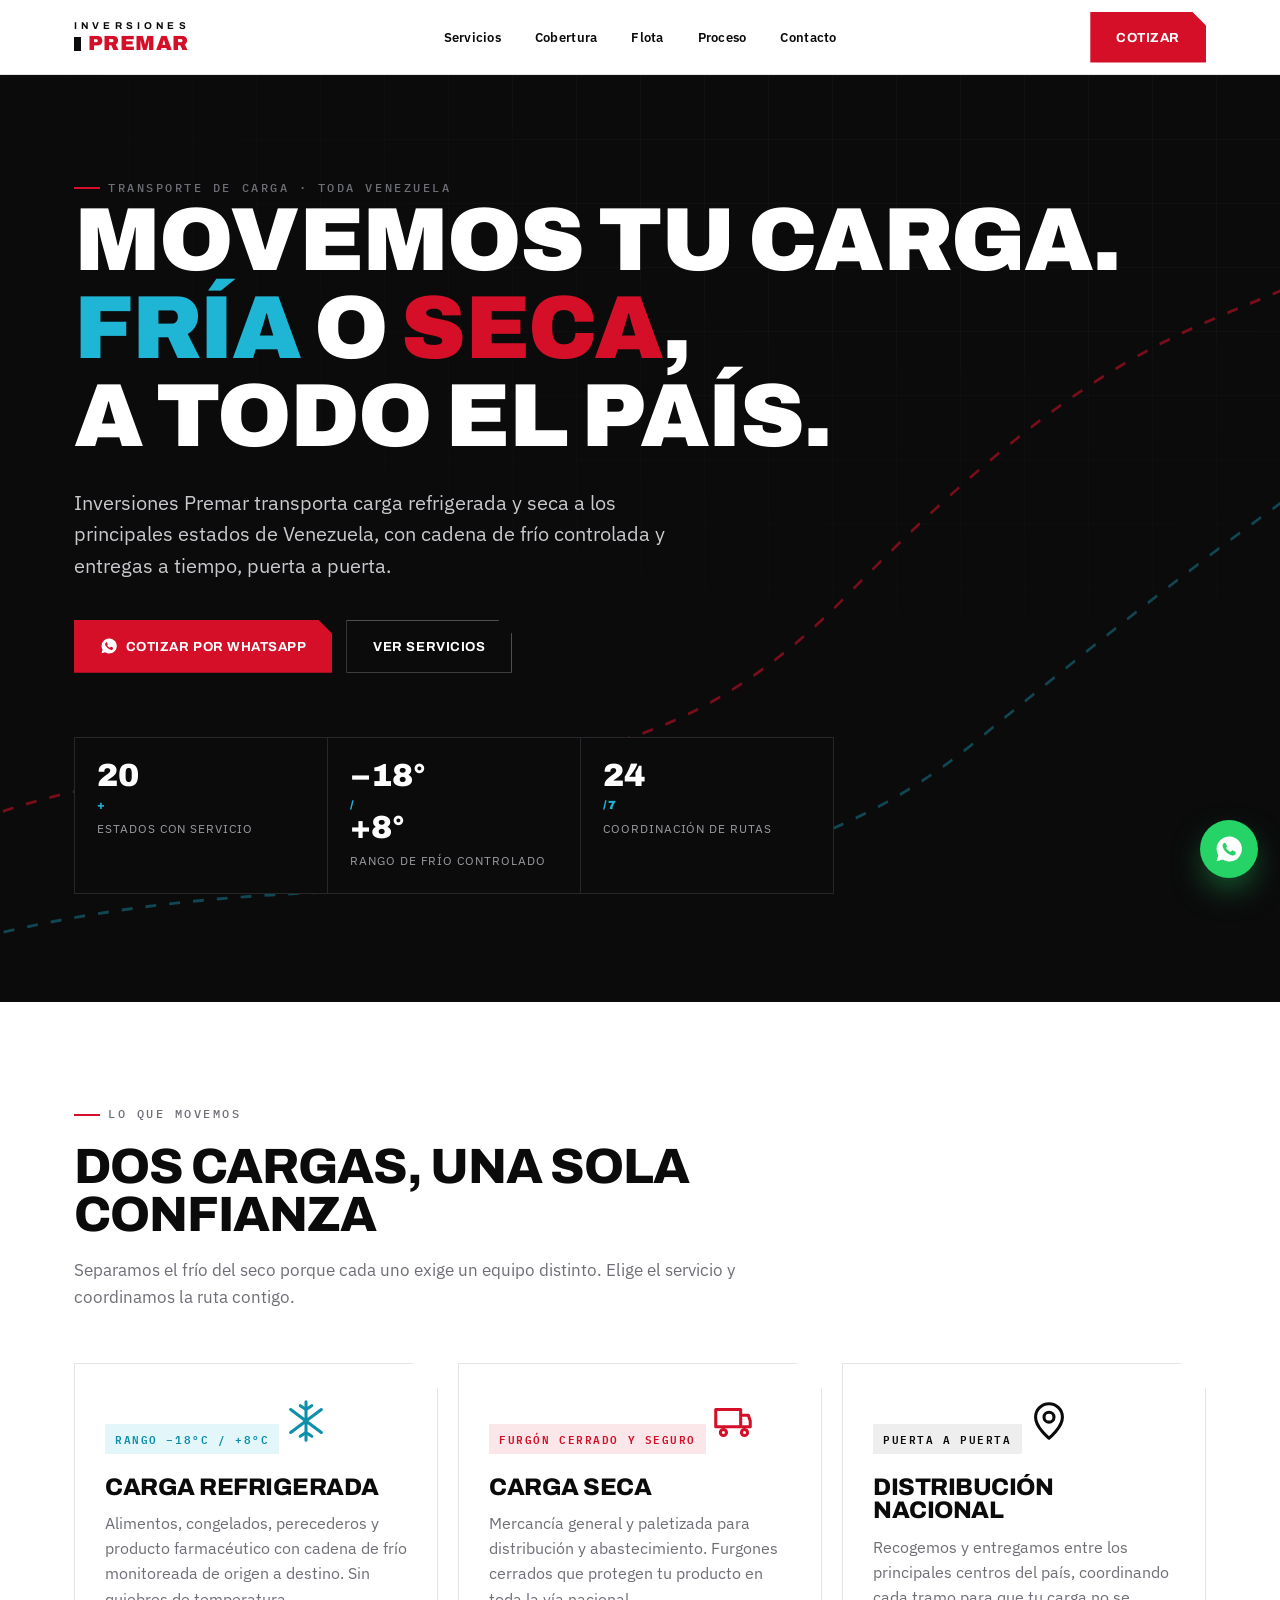
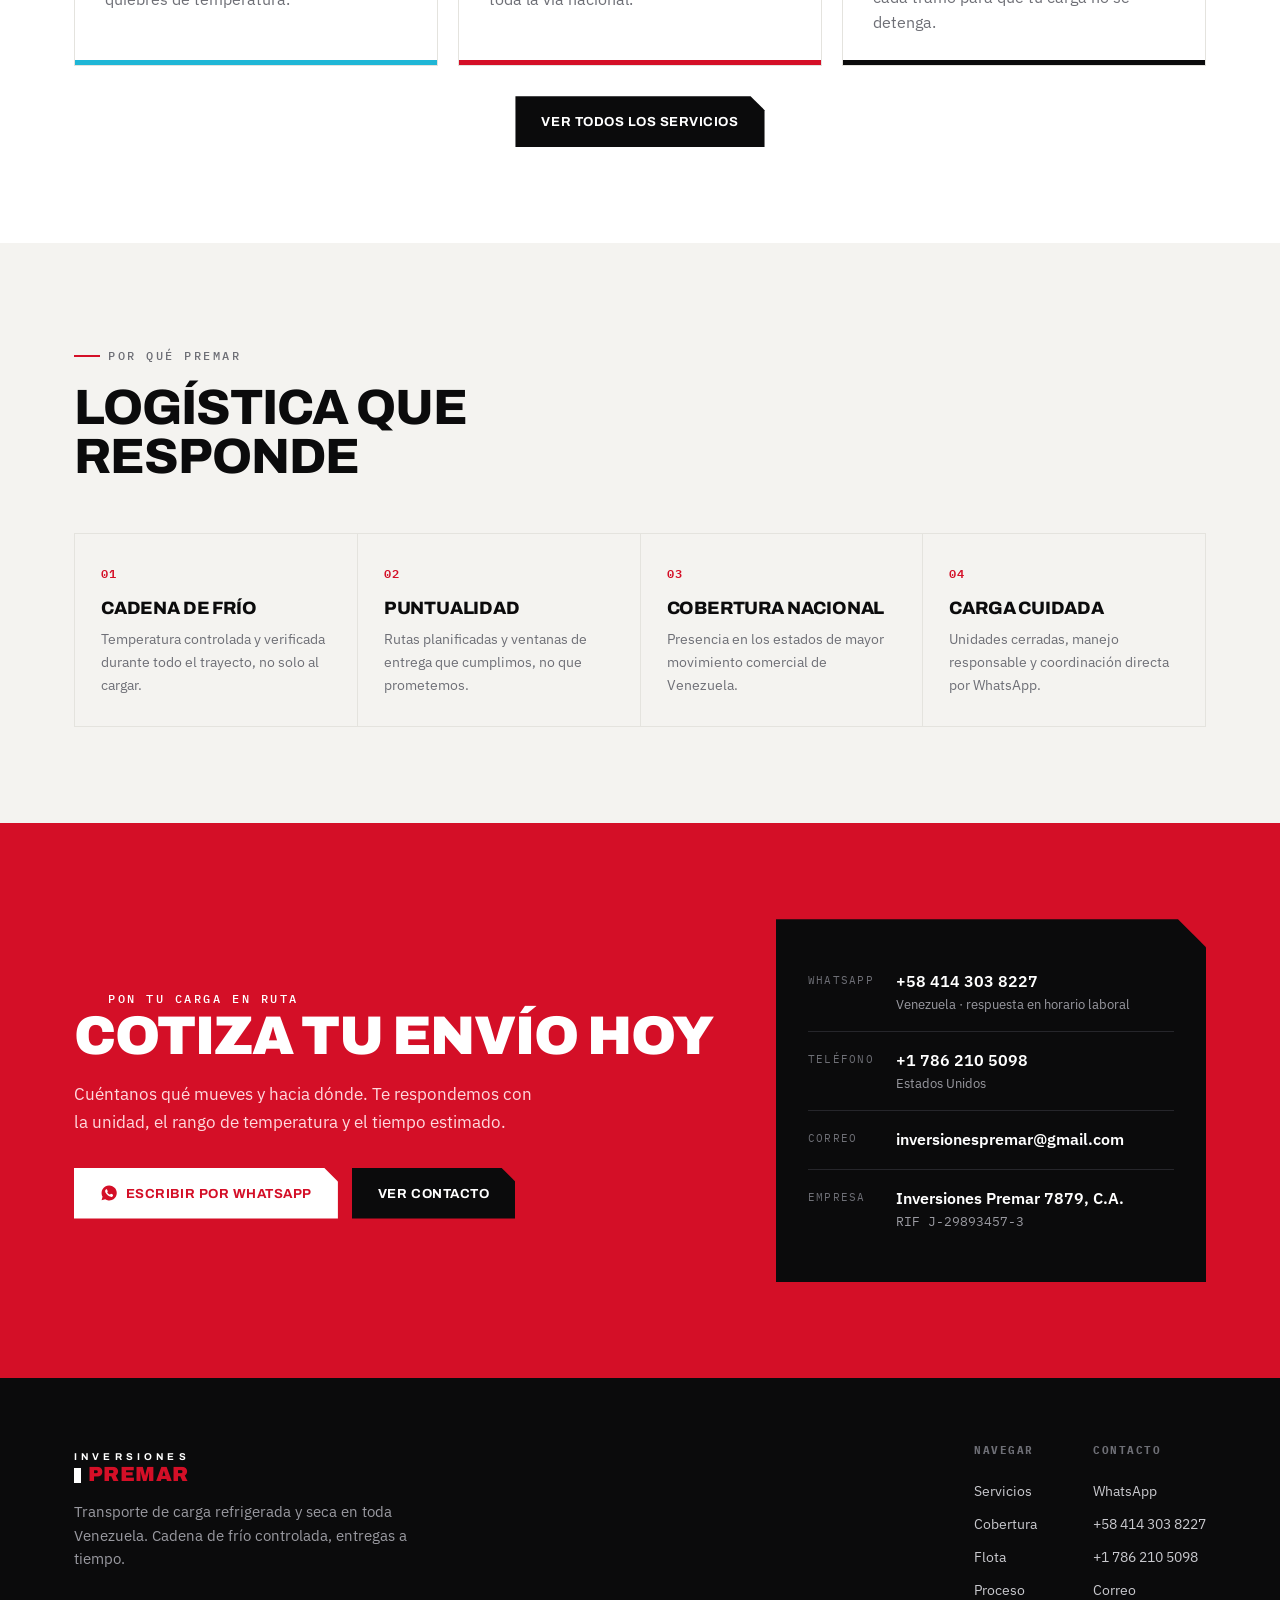
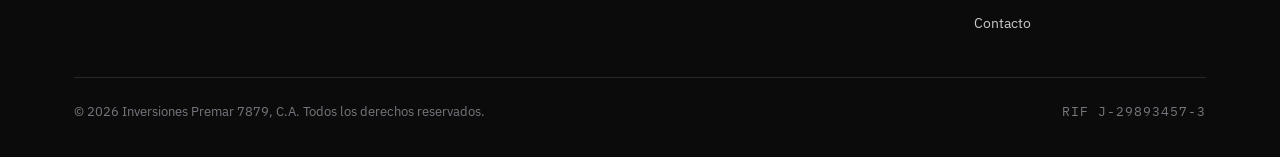
==== commit 11204a06: "Split site into multi-page: one page per menu item Each main-menu item is now its own page instead o" ====
--- a/sites/transporte-premar/index.html
+++ b/sites/transporte-premar/index.html
@@ -15,16 +15,16 @@
 <!-- ===================== HEADER ===================== -->
 <header>
   <div class="wrap nav">
-    <a href="#top" class="logo" aria-label="Inversiones Premar 7879 C.A.">
+    <a href="index.html" class="logo" aria-label="Inversiones Premar 7879 C.A.">
       <span class="l1">INVERSIONES</span>
       <span class="l2">PREMAR</span>
     </a>
     <nav class="nav-links" id="navLinks">
       <a href="servicios.html">Servicios</a>
-      <a href="#cobertura">Cobertura</a>
-      <a href="#flota">Flota</a>
-      <a href="#proceso">Proceso</a>
-      <a href="#contacto">Contacto</a>
+      <a href="cobertura.html">Cobertura</a>
+      <a href="flota.html">Flota</a>
+      <a href="proceso.html">Proceso</a>
+      <a href="contacto.html">Contacto</a>
     </nav>
     <div class="nav-cta">
       <a href="https://wa.me/584143038227?text=Hola%20Transporte%20Premar%2C%20quiero%20una%20cotizaci%C3%B3n" class="btn btn-red notch-tr" target="_blank" rel="noopener">Cotizar</a>
@@ -60,7 +60,7 @@
   </div>
 </section>
 
-<!-- ===================== SERVICIOS ===================== -->
+<!-- ===================== SERVICIOS (resumen) ===================== -->
 <section id="servicios">
   <div class="wrap">
     <div class="sec-head reveal">
@@ -69,28 +69,29 @@
       <p>Separamos el frío del seco porque cada uno exige un equipo distinto. Elige el servicio y coordinamos la ruta contigo.</p>
     </div>
     <div class="services">
-      <article class="svc cold notch-tr reveal">
+      <a class="svc cold notch-tr reveal" href="servicios.html#refrigerada">
         <span class="tag mono">Rango −18°C / +8°C</span>
         <svg class="ico" viewBox="0 0 24 24" fill="none" stroke="currentColor" aria-hidden="true"><path d="M12 2v20M4 6l16 12M20 6 4 18" stroke-linecap="round"/><path d="m9 4 3 2 3-2M9 20l3-2 3 2" stroke-linecap="round" stroke-linejoin="round"/></svg>
         <h3>Carga refrigerada</h3>
         <p>Alimentos, congelados, perecederos y producto farmacéutico con cadena de frío monitoreada de origen a destino. Sin quiebres de temperatura.</p>
         <div class="bar"></div>
-      </article>
-      <article class="svc dry notch-tr reveal">
+      </a>
+      <a class="svc dry notch-tr reveal" href="servicios.html#seca">
         <span class="tag mono">Furgón cerrado y seguro</span>
         <svg class="ico" viewBox="0 0 24 24" fill="none" stroke="currentColor" aria-hidden="true"><path d="M3 6h13v9H3zM16 9h4l1 3v3h-5" stroke-linejoin="round"/><circle cx="7" cy="18" r="1.6"/><circle cx="18" cy="18" r="1.6"/></svg>
         <h3>Carga seca</h3>
         <p>Mercancía general y paletizada para distribución y abastecimiento. Furgones cerrados que protegen tu producto en toda la vía nacional.</p>
         <div class="bar"></div>
-      </article>
-      <article class="svc gen notch-tr reveal">
+      </a>
+      <a class="svc gen notch-tr reveal" href="servicios.html#distribucion">
         <span class="tag mono">Puerta a puerta</span>
         <svg class="ico" viewBox="0 0 24 24" fill="none" stroke="currentColor" aria-hidden="true"><path d="M12 21s7-5.7 7-11a7 7 0 1 0-14 0c0 5.3 7 11 7 11Z" stroke-linejoin="round"/><circle cx="12" cy="10" r="2.6"/></svg>
         <h3>Distribución nacional</h3>
         <p>Recogemos y entregamos entre los principales centros del país, coordinando cada tramo para que tu carga no se detenga.</p>
         <div class="bar"></div>
-      </article>
+      </a>
     </div>
+    <div class="sec-more reveal"><a href="servicios.html" class="btn btn-dark notch-tr">Ver todos los servicios</a></div>
   </div>
 </section>
 
@@ -110,101 +111,8 @@
   </div>
 </section>
 
-<!-- ===================== COBERTURA ===================== -->
-<section id="cobertura" class="cover">
-  <div class="wrap">
-    <div class="sec-head reveal">
-      <span class="eyebrow">Dónde llegamos</span>
-      <h2>Ruta abierta en toda Venezuela</h2>
-      <p>Conectamos los principales polos de producción y consumo del país. Si tu ruta no aparece, escríbenos: la evaluamos.</p>
-    </div>
-    <div class="cover-grid">
-      <ul class="regions reveal">
-        <li><span class="chip"></span> Distrito Capital</li>
-        <li><span class="chip"></span> Miranda</li>
-        <li><span class="chip"></span> Zulia</li>
-        <li><span class="chip"></span> Carabobo</li>
-        <li><span class="chip"></span> Aragua</li>
-        <li><span class="chip"></span> Lara</li>
-        <li><span class="chip"></span> Anzoátegui</li>
-        <li><span class="chip"></span> Bolívar</li>
-        <li><span class="chip"></span> Táchira</li>
-        <li><span class="chip"></span> Falcón</li>
-        <li><span class="chip"></span> Mérida</li>
-        <li><span class="chip"></span> Portuguesa</li>
-      </ul>
-      <div class="cover-note notch-tr reveal">
-        <span class="mono">Ruta en vivo</span>
-        <h3>Occidente ⇄ Oriente</h3>
-        <p>Movemos carga entre los ejes Maracaibo–Caracas–Puerto La Cruz y sus conexiones, coordinando frío y seco en la misma malla logística.</p>
-        <svg class="cover-map" viewBox="0 0 320 130" fill="none" aria-hidden="true">
-          <line x1="12" y1="96" x2="308" y2="40"/>
-          <path class="live" d="M20 92 C 90 70, 150 96, 210 58 S 292 40, 300 44" stroke-width="2"/>
-          <circle cx="20" cy="92" r="4"/><circle cx="160" cy="80" r="4"/><circle cx="300" cy="44" r="4"/>
-        </svg>
-      </div>
-    </div>
-  </div>
-</section>
-
-<!-- ===================== FLOTA ===================== -->
-<section id="flota">
-  <div class="wrap">
-    <div class="sec-head reveal">
-      <span class="eyebrow">Con qué transportamos</span>
-      <h2>Flota para cada carga</h2>
-      <p>Equipos seleccionados según el tipo de mercancía, el volumen y la ruta.</p>
-    </div>
-    <div class="fleet">
-      <article class="unit notch-tr reveal">
-        <div class="idx mono">UNIDAD / 01</div>
-        <h3>Furgón refrigerado</h3>
-        <dl>
-          <dt>Rango</dt><dd class="mono">−18°C a +8°C</dd>
-          <dt>Uso</dt><dd>Frío y congelado</dd>
-          <dt>Control</dt><dd>Temperatura monitoreada</dd>
-        </dl>
-      </article>
-      <article class="unit notch-tr reveal">
-        <div class="idx mono">UNIDAD / 02</div>
-        <h3>Furgón seco</h3>
-        <dl>
-          <dt>Tipo</dt><dd>Cerrado</dd>
-          <dt>Uso</dt><dd>Paletizado y general</dd>
-          <dt>Ruta</dt><dd>Nacional</dd>
-        </dl>
-      </article>
-      <article class="unit notch-tr reveal">
-        <div class="idx mono">UNIDAD / 03</div>
-        <h3>Carga de volumen</h3>
-        <dl>
-          <dt>Uso</dt><dd>Grandes lotes</dd>
-          <dt>Modo</dt><dd>Distribución</dd>
-          <dt>Coord.</dt><dd class="mono">24/7</dd>
-        </dl>
-      </article>
-    </div>
-  </div>
-</section>
-
-<!-- ===================== PROCESO ===================== -->
-<section id="proceso" class="proc-sec">
-  <div class="wrap">
-    <div class="sec-head reveal">
-      <span class="eyebrow">Cómo trabajamos</span>
-      <h2>De la cotización a la entrega</h2>
-    </div>
-    <div class="proc">
-      <div class="step reveal"><div class="num">01</div><h3>Cotizas</h3><p>Nos escribes por WhatsApp con origen, destino y tipo de carga.</p></div>
-      <div class="step reveal"><div class="num">02</div><h3>Coordinamos</h3><p>Definimos unidad, temperatura y ventana de recogida.</p></div>
-      <div class="step reveal"><div class="num">03</div><h3>Transportamos</h3><p>Tu carga viaja con control de frío y seguimiento de ruta.</p></div>
-      <div class="step reveal"><div class="num">04</div><h3>Entregamos</h3><p>Confirmamos la entrega puerta a puerta en destino.</p></div>
-    </div>
-  </div>
-</section>
-
-<!-- ===================== CONTACTO ===================== -->
-<section id="contacto" class="contact">
+<!-- ===================== CTA FINAL ===================== -->
+<section class="contact">
   <div class="wrap">
     <div class="contact-grid">
       <div class="reveal">
@@ -216,7 +124,7 @@
             <svg viewBox="0 0 24 24" fill="currentColor" aria-hidden="true"><path d="M12 2a10 10 0 0 0-8.6 15l-1.3 4.7 4.8-1.3A10 10 0 1 0 12 2Zm5.3 14c-.2.6-1.2 1.2-1.7 1.2-.4 0-1 .1-3.2-.9-2.7-1.2-4.4-4-4.5-4.2-.1-.2-1-1.4-1-2.6s.6-1.8.9-2.1c.2-.2.5-.3.6-.3h.5c.2 0 .4 0 .6.5l.8 2c.1.2.1.3 0 .5l-.4.6c-.2.2-.3.3-.1.6.2.3.8 1.3 1.7 2 1.2.9 1.7.9 2 .8.2-.1.6-.7.8-.9.2-.3.4-.2.6-.1l1.9.9c.2.1.4.2.5.3.1.3.1.7-.1 1.2Z"/></svg>
             Escribir por WhatsApp
           </a>
-          <a href="tel:+584143038227" class="btn btn-dark notch-tr">Llamar ahora</a>
+          <a href="contacto.html" class="btn btn-dark notch-tr">Ver contacto</a>
         </div>
       </div>
       <div class="contact-card notch-tr reveal">
@@ -235,7 +143,7 @@
   <div class="wrap">
     <div class="foot-top">
       <div>
-        <a href="#top" class="logo on-dark" aria-label="Inversiones Premar 7879 C.A.">
+        <a href="index.html" class="logo on-dark" aria-label="Inversiones Premar 7879 C.A.">
           <span class="l1">INVERSIONES</span>
           <span class="l2">PREMAR</span>
         </a>
@@ -245,9 +153,10 @@
         <div>
           <h4>Navegar</h4>
           <a href="servicios.html">Servicios</a>
-          <a href="#cobertura">Cobertura</a>
-          <a href="#flota">Flota</a>
-          <a href="#proceso">Proceso</a>
+          <a href="cobertura.html">Cobertura</a>
+          <a href="flota.html">Flota</a>
+          <a href="proceso.html">Proceso</a>
+          <a href="contacto.html">Contacto</a>
         </div>
         <div>
           <h4>Contacto</h4>
@@ -270,10 +179,7 @@
 </a>
 
 <script>
-  // year
   document.getElementById('year').textContent = new Date().getFullYear();
-
-  // mobile menu
   var menuBtn = document.getElementById('menuBtn');
   var navLinks = document.getElementById('navLinks');
   menuBtn.addEventListener('click', function(){
@@ -283,8 +189,6 @@
   navLinks.addEventListener('click', function(e){
     if(e.target.tagName === 'A'){ navLinks.classList.remove('open'); menuBtn.setAttribute('aria-expanded', false); }
   });
-
-  // scroll reveal
   var io = new IntersectionObserver(function(entries){
     entries.forEach(function(en){ if(en.isIntersecting){ en.target.classList.add('in'); io.unobserve(en.target); } });
   }, {threshold:.14});
--- a/sites/transporte-premar/assets/styles.css
+++ b/sites/transporte-premar/assets/styles.css
@@ -75,6 +75,8 @@
   .nav-links a{font-size:.82rem;font-weight:600;letter-spacing:.02em;color:var(--ink);position:relative}
   .nav-links a::after{content:"";position:absolute;left:0;bottom:-6px;width:0;height:2px;background:var(--red);transition:width .2s ease}
   .nav-links a:hover::after{width:100%}
+  .nav-links a[aria-current="page"]{color:var(--red)}
+  .nav-links a[aria-current="page"]::after{width:100%}
   .nav-cta{display:flex;align-items:center;gap:16px}
   .menu-btn{display:none;background:none;border:0;cursor:pointer;flex-direction:column;gap:5px;padding:6px}
   .menu-btn span{width:24px;height:2px;background:var(--ink);display:block;transition:.2s}
@@ -195,6 +197,7 @@
   .foot-bottom{display:flex;justify-content:space-between;gap:16px;flex-wrap:wrap;padding-top:24px;color:#77777E;font-size:.8rem}
   .foot-bottom .mono{letter-spacing:.08em}
 
+  .sec-more{margin-top:30px;text-align:center}
   /* ---------- reveal ---------- */
   .reveal{opacity:0;transform:translateY(22px);transition:opacity .6s ease,transform .6s ease}
   .reveal.in{opacity:1;transform:none}
